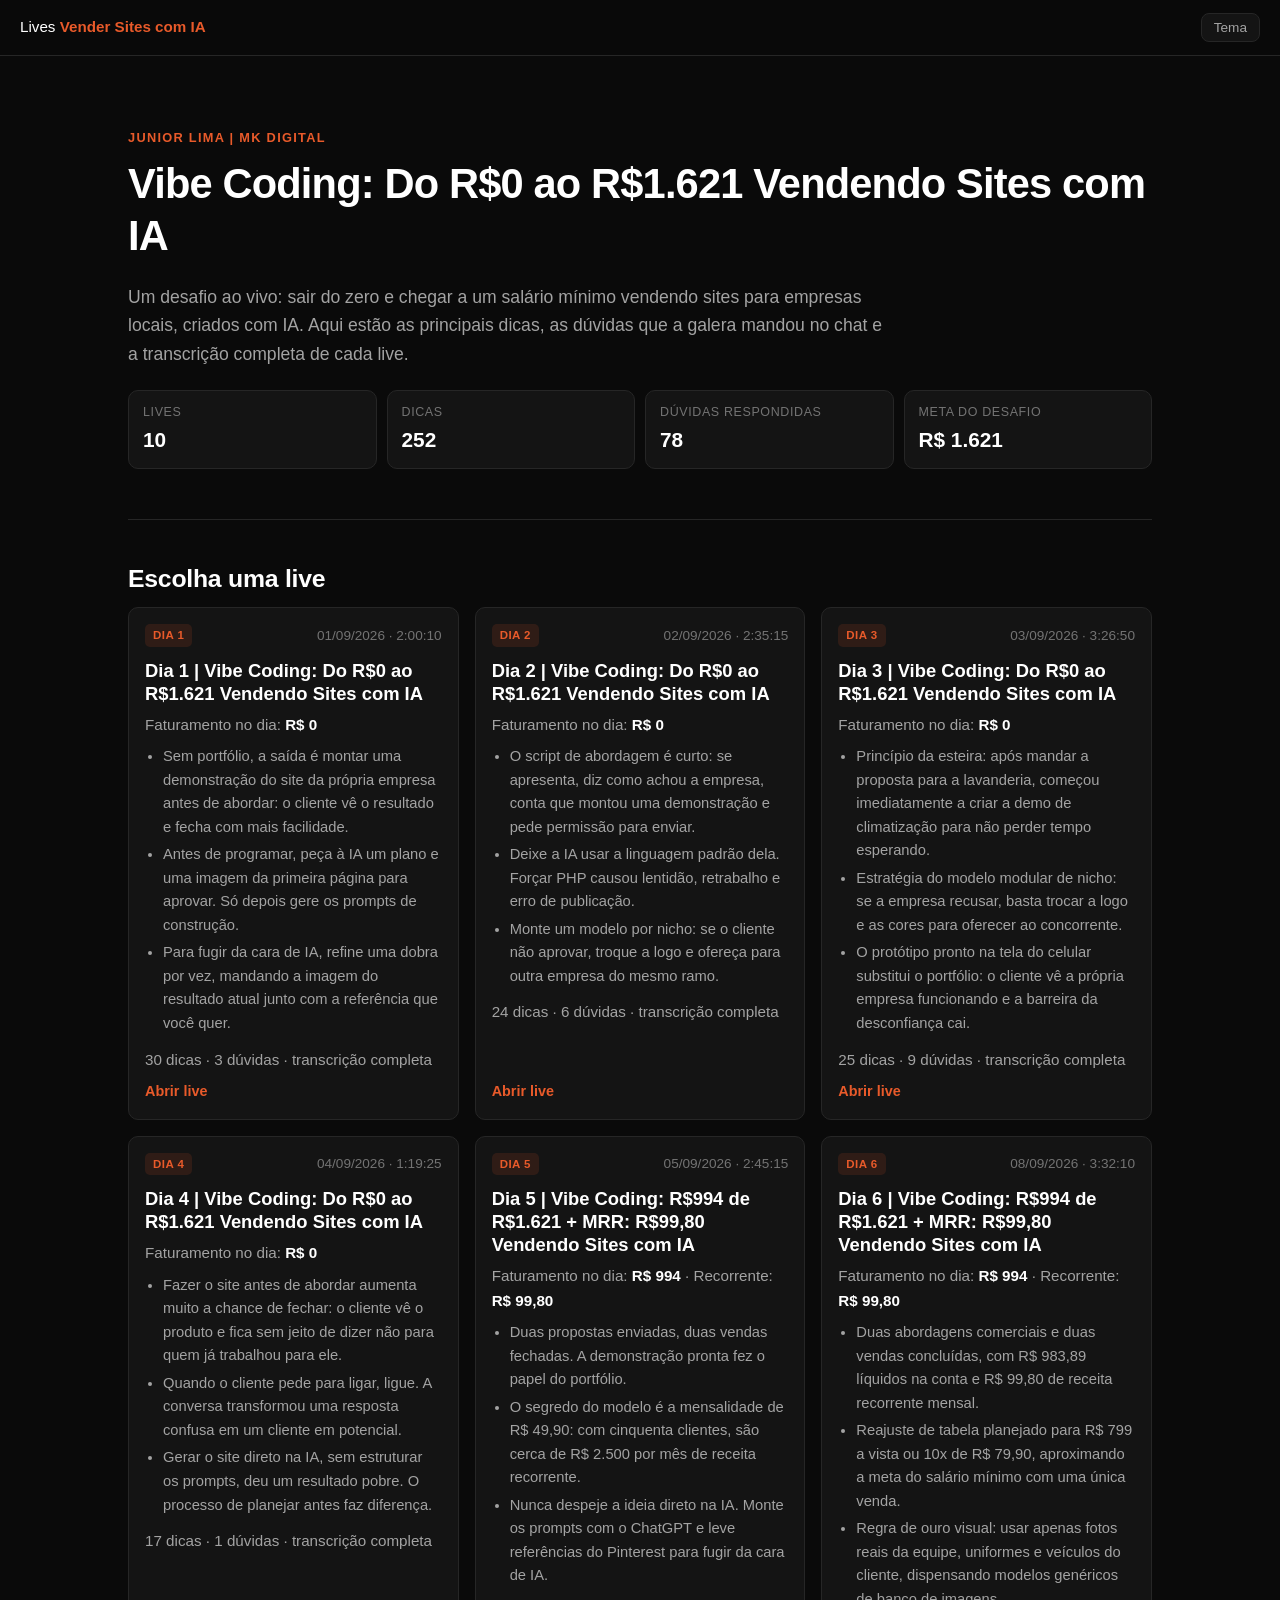
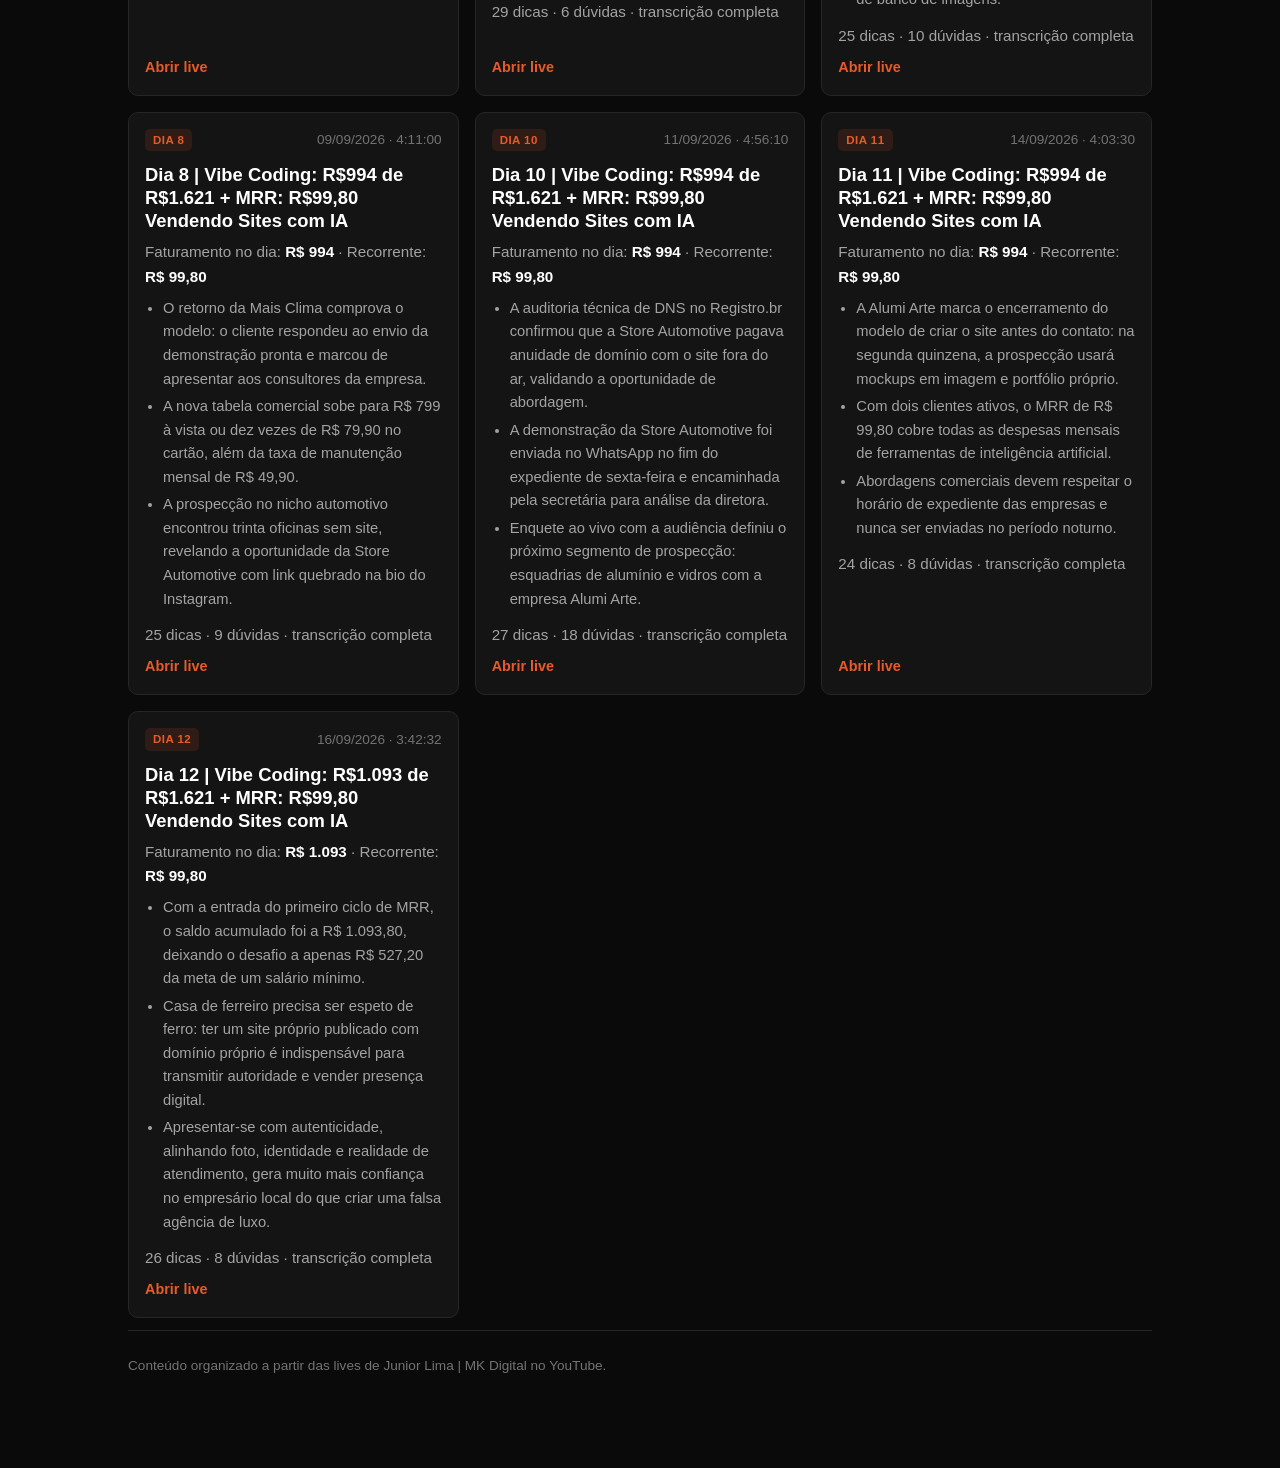
==== index.html @ 3f36351e "Site das lives Vibe Coding: dicas, dúvidas e transcrição completa Co-Authored-By: Claude Opus 5 <nor" ====
<!DOCTYPE html>
<html lang="pt-BR">
<head>
<meta charset="UTF-8">
<meta name="viewport" content="width=device-width, initial-scale=1">
<title>Lives: Vibe Coding: Do R$0 ao R$1.621 Vendendo Sites com IA</title>
<meta name="description" content="Dicas, dúvidas respondidas e transcrição completa de cada live do desafio de vender sites para empresas locais usando IA.">
<meta property="og:type" content="article">
<meta property="og:title" content="Lives: Vibe Coding: Do R$0 ao R$1.621 Vendendo Sites com IA">
<meta property="og:description" content="Dicas, dúvidas respondidas e transcrição completa de cada live do desafio de vender sites para empresas locais usando IA.">
<meta property="og:locale" content="pt_BR">
<meta name="twitter:card" content="summary">
<link rel="stylesheet" href="assets/style.css">
<script>try{if(localStorage.getItem('tema')==='claro')document.documentElement.classList.add('claro')}catch(e){}</script>
</head>
<body class="pagina-index">
<div class="progresso" aria-hidden="true"><span id="barra-progresso"></span></div>
<header class="topo">
  <button class="btn-icone so-mobile" id="abrir-menu" aria-label="Abrir menu de seções" aria-expanded="false" aria-controls="menu-lateral">Menu</button>
  <a class="marca" href="index.html">Lives <strong>Vender Sites com IA</strong></a>
  <button class="btn-icone" id="alternar-tema" aria-label="Alternar tema claro e escuro">Tema</button>
</header>
<main class="conteudo conteudo-largo">
<section class="hero hero-index">
  <p class="sobretitulo">Junior Lima | MK Digital</p>
  <h1>Vibe Coding: Do R$0 ao R$1.621 Vendendo Sites com IA</h1>
  <p class="lead">Um desafio ao vivo: sair do zero e chegar a um salário mínimo vendendo sites para empresas locais, criados com IA. Aqui estão as principais dicas, as dúvidas que a galera mandou no chat e a transcrição completa de cada live.</p>
  <div class="fichas">
    <div class="ficha"><span>Lives</span><strong>10</strong></div>
    <div class="ficha"><span>Dicas</span><strong>252</strong></div>
    <div class="ficha"><span>Dúvidas respondidas</span><strong>78</strong></div>
    <div class="ficha"><span>Meta do desafio</span><strong>R$ 1.621</strong></div>
  </div>
</section>
<section class="secao">
  <h2>Escolha uma live</h2>
  <div class="grade grade-lives">
    <a class="card card-live" href="dia-01.html">
      <div class="card-topo"><span class="tag">Dia 1</span><span class="meta">01/09/2026 &middot; 2:00:10</span></div>
      <h3>Dia 1 | Vibe Coding: Do R$0 ao R$1.621 Vendendo Sites com IA</h3>
      <p class="meta">Faturamento no dia: <strong>R$ 0</strong></p>
      <ul><li>Sem portfólio, a saída é montar uma demonstração do site da própria empresa antes de abordar: o cliente vê o resultado e fecha com mais facilidade.</li><li>Antes de programar, peça à IA um plano e uma imagem da primeira página para aprovar. Só depois gere os prompts de construção.</li><li>Para fugir da cara de IA, refine uma dobra por vez, mandando a imagem do resultado atual junto com a referência que você quer.</li></ul>
      <p class="meta">30 dicas &middot; 3 dúvidas &middot; transcrição completa</p>
      <span class="ver">Abrir live</span>
    </a>
    <a class="card card-live" href="dia-02.html">
      <div class="card-topo"><span class="tag">Dia 2</span><span class="meta">02/09/2026 &middot; 2:35:15</span></div>
      <h3>Dia 2 | Vibe Coding: Do R$0 ao R$1.621 Vendendo Sites com IA</h3>
      <p class="meta">Faturamento no dia: <strong>R$ 0</strong></p>
      <ul><li>O script de abordagem é curto: se apresenta, diz como achou a empresa, conta que montou uma demonstração e pede permissão para enviar.</li><li>Deixe a IA usar a linguagem padrão dela. Forçar PHP causou lentidão, retrabalho e erro de publicação.</li><li>Monte um modelo por nicho: se o cliente não aprovar, troque a logo e ofereça para outra empresa do mesmo ramo.</li></ul>
      <p class="meta">24 dicas &middot; 6 dúvidas &middot; transcrição completa</p>
      <span class="ver">Abrir live</span>
    </a>
    <a class="card card-live" href="dia-03.html">
      <div class="card-topo"><span class="tag">Dia 3</span><span class="meta">03/09/2026 &middot; 3:26:50</span></div>
      <h3>Dia 3 | Vibe Coding: Do R$0 ao R$1.621 Vendendo Sites com IA</h3>
      <p class="meta">Faturamento no dia: <strong>R$ 0</strong></p>
      <ul><li>Princípio da esteira: após mandar a proposta para a lavanderia, começou imediatamente a criar a demo de climatização para não perder tempo esperando.</li><li>Estratégia do modelo modular de nicho: se a empresa recusar, basta trocar a logo e as cores para oferecer ao concorrente.</li><li>O protótipo pronto na tela do celular substitui o portfólio: o cliente vê a própria empresa funcionando e a barreira da desconfiança cai.</li></ul>
      <p class="meta">25 dicas &middot; 9 dúvidas &middot; transcrição completa</p>
      <span class="ver">Abrir live</span>
    </a>
    <a class="card card-live" href="dia-04.html">
      <div class="card-topo"><span class="tag">Dia 4</span><span class="meta">04/09/2026 &middot; 1:19:25</span></div>
      <h3>Dia 4 | Vibe Coding: Do R$0 ao R$1.621 Vendendo Sites com IA</h3>
      <p class="meta">Faturamento no dia: <strong>R$ 0</strong></p>
      <ul><li>Fazer o site antes de abordar aumenta muito a chance de fechar: o cliente vê o produto e fica sem jeito de dizer não para quem já trabalhou para ele.</li><li>Quando o cliente pede para ligar, ligue. A conversa transformou uma resposta confusa em um cliente em potencial.</li><li>Gerar o site direto na IA, sem estruturar os prompts, deu um resultado pobre. O processo de planejar antes faz diferença.</li></ul>
      <p class="meta">17 dicas &middot; 1 dúvidas &middot; transcrição completa</p>
      <span class="ver">Abrir live</span>
    </a>
    <a class="card card-live" href="dia-05.html">
      <div class="card-topo"><span class="tag">Dia 5</span><span class="meta">05/09/2026 &middot; 2:45:15</span></div>
      <h3>Dia 5 | Vibe Coding: R$994 de R$1.621 + MRR: R$99,80 Vendendo Sites com IA</h3>
      <p class="meta">Faturamento no dia: <strong>R$ 994</strong> &middot; Recorrente: <strong>R$ 99,80</strong></p>
      <ul><li>Duas propostas enviadas, duas vendas fechadas. A demonstração pronta fez o papel do portfólio.</li><li>O segredo do modelo é a mensalidade de R$ 49,90: com cinquenta clientes, são cerca de R$ 2.500 por mês de receita recorrente.</li><li>Nunca despeje a ideia direto na IA. Monte os prompts com o ChatGPT e leve referências do Pinterest para fugir da cara de IA.</li></ul>
      <p class="meta">29 dicas &middot; 6 dúvidas &middot; transcrição completa</p>
      <span class="ver">Abrir live</span>
    </a>
    <a class="card card-live" href="dia-06.html">
      <div class="card-topo"><span class="tag">Dia 6</span><span class="meta">08/09/2026 &middot; 3:32:10</span></div>
      <h3>Dia 6 | Vibe Coding: R$994 de R$1.621 + MRR: R$99,80 Vendendo Sites com IA</h3>
      <p class="meta">Faturamento no dia: <strong>R$ 994</strong> &middot; Recorrente: <strong>R$ 99,80</strong></p>
      <ul><li>Duas abordagens comerciais e duas vendas concluídas, com R$ 983,89 líquidos na conta e R$ 99,80 de receita recorrente mensal.</li><li>Reajuste de tabela planejado para R$ 799 a vista ou 10x de R$ 79,90, aproximando a meta do salário mínimo com uma única venda.</li><li>Regra de ouro visual: usar apenas fotos reais da equipe, uniformes e veículos do cliente, dispensando modelos genéricos de banco de imagens.</li></ul>
      <p class="meta">25 dicas &middot; 10 dúvidas &middot; transcrição completa</p>
      <span class="ver">Abrir live</span>
    </a>
    <a class="card card-live" href="dia-08.html">
      <div class="card-topo"><span class="tag">Dia 8</span><span class="meta">09/09/2026 &middot; 4:11:00</span></div>
      <h3>Dia 8 | Vibe Coding: R$994 de R$1.621 + MRR: R$99,80 Vendendo Sites com IA</h3>
      <p class="meta">Faturamento no dia: <strong>R$ 994</strong> &middot; Recorrente: <strong>R$ 99,80</strong></p>
      <ul><li>O retorno da Mais Clima comprova o modelo: o cliente respondeu ao envio da demonstração pronta e marcou de apresentar aos consultores da empresa.</li><li>A nova tabela comercial sobe para R$ 799 à vista ou dez vezes de R$ 79,90 no cartão, além da taxa de manutenção mensal de R$ 49,90.</li><li>A prospecção no nicho automotivo encontrou trinta oficinas sem site, revelando a oportunidade da Store Automotive com link quebrado na bio do Instagram.</li></ul>
      <p class="meta">25 dicas &middot; 9 dúvidas &middot; transcrição completa</p>
      <span class="ver">Abrir live</span>
    </a>
    <a class="card card-live" href="dia-10.html">
      <div class="card-topo"><span class="tag">Dia 10</span><span class="meta">11/09/2026 &middot; 4:56:10</span></div>
      <h3>Dia 10 | Vibe Coding: R$994 de R$1.621 + MRR: R$99,80 Vendendo Sites com IA</h3>
      <p class="meta">Faturamento no dia: <strong>R$ 994</strong> &middot; Recorrente: <strong>R$ 99,80</strong></p>
      <ul><li>A auditoria técnica de DNS no Registro.br confirmou que a Store Automotive pagava anuidade de domínio com o site fora do ar, validando a oportunidade de abordagem.</li><li>A demonstração da Store Automotive foi enviada no WhatsApp no fim do expediente de sexta-feira e encaminhada pela secretária para análise da diretora.</li><li>Enquete ao vivo com a audiência definiu o próximo segmento de prospecção: esquadrias de alumínio e vidros com a empresa Alumi Arte.</li></ul>
      <p class="meta">27 dicas &middot; 18 dúvidas &middot; transcrição completa</p>
      <span class="ver">Abrir live</span>
    </a>
    <a class="card card-live" href="dia-11.html">
      <div class="card-topo"><span class="tag">Dia 11</span><span class="meta">14/09/2026 &middot; 4:03:30</span></div>
      <h3>Dia 11 | Vibe Coding: R$994 de R$1.621 + MRR: R$99,80 Vendendo Sites com IA</h3>
      <p class="meta">Faturamento no dia: <strong>R$ 994</strong> &middot; Recorrente: <strong>R$ 99,80</strong></p>
      <ul><li>A Alumi Arte marca o encerramento do modelo de criar o site antes do contato: na segunda quinzena, a prospecção usará mockups em imagem e portfólio próprio.</li><li>Com dois clientes ativos, o MRR de R$ 99,80 cobre todas as despesas mensais de ferramentas de inteligência artificial.</li><li>Abordagens comerciais devem respeitar o horário de expediente das empresas e nunca ser enviadas no período noturno.</li></ul>
      <p class="meta">24 dicas &middot; 8 dúvidas &middot; transcrição completa</p>
      <span class="ver">Abrir live</span>
    </a>
    <a class="card card-live" href="dia-12.html">
      <div class="card-topo"><span class="tag">Dia 12</span><span class="meta">16/09/2026 &middot; 3:42:32</span></div>
      <h3>Dia 12 | Vibe Coding: R$1.093 de R$1.621 + MRR: R$99,80 Vendendo Sites com IA</h3>
      <p class="meta">Faturamento no dia: <strong>R$ 1.093</strong> &middot; Recorrente: <strong>R$ 99,80</strong></p>
      <ul><li>Com a entrada do primeiro ciclo de MRR, o saldo acumulado foi a R$ 1.093,80, deixando o desafio a apenas R$ 527,20 da meta de um salário mínimo.</li><li>Casa de ferreiro precisa ser espeto de ferro: ter um site próprio publicado com domínio próprio é indispensável para transmitir autoridade e vender presença digital.</li><li>Apresentar-se com autenticidade, alinhando foto, identidade e realidade de atendimento, gera muito mais confiança no empresário local do que criar uma falsa agência de luxo.</li></ul>
      <p class="meta">26 dicas &middot; 8 dúvidas &middot; transcrição completa</p>
      <span class="ver">Abrir live</span>
    </a>
  </div>
</section>
<footer class="rodape">
  <p>Conteúdo organizado a partir das lives de Junior Lima | MK Digital no YouTube.</p>
</footer>
</main>
<button class="topo-btn" id="voltar-topo" aria-label="Voltar ao topo">Topo</button>
<script src="assets/app.js"></script>
</body>
</html>
---- assets/style.css ----
:root {
  --bg: #0a0a0a;
  --card: #141414;
  --card-2: #1a1a1a;
  --borda: #262626;
  --borda-forte: #3a3a3a;
  --destaque: #E85A2A;
  --destaque-2: #ff6f3c;
  --destaque-suave: rgba(232, 90, 42, 0.13);
  --texto: #ffffff;
  --texto-2: #a3a3a3;
  --texto-3: #737373;
  --mark: rgba(232, 90, 42, 0.45);
  --mark-atual: #E85A2A;
  --topo-h: 56px;
  --menu-w: 250px;
  --raio: 10px;
  --m-mentalidade: #a78bfa;
  --m-prospeccao: #38bdf8;
  --m-analise: #2dd4bf;
  --m-criacao: #E85A2A;
  --m-whatsapp: #22c55e;
  --m-preco: #eab308;
  --m-fechamento: #f472b6;
  --m-erros: #ef4444;
  --m-outros: #a3a3a3;
}
html.claro {
  --bg: #fafaf9;
  --card: #ffffff;
  --card-2: #f4f4f2;
  --borda: #e5e5e2;
  --borda-forte: #cfcfcb;
  --texto: #111111;
  --texto-2: #4a4a4a;
  --texto-3: #6b6b6b;
  --destaque-suave: rgba(232, 90, 42, 0.1);
  --mark: rgba(232, 90, 42, 0.3);
}

* { box-sizing: border-box; }
html { scroll-behavior: smooth; scroll-padding-top: calc(var(--topo-h) + 16px); }
body {
  margin: 0;
  background: var(--bg);
  color: var(--texto);
  font-family: -apple-system, BlinkMacSystemFont, "Segoe UI", Roboto, "Helvetica Neue", Arial, sans-serif;
  font-size: 16px;
  line-height: 1.6;
  -webkit-font-smoothing: antialiased;
}
a { color: var(--destaque-2); }
h1, h2, h3, h4 { line-height: 1.25; margin: 0 0 .5em; }
h1 { font-size: clamp(1.7rem, 4vw, 2.6rem); letter-spacing: -0.02em; }
h2 { font-size: 1.55rem; letter-spacing: -0.01em; }
h3 { font-size: 1.15rem; }
h4 { font-size: 1rem; }
p { margin: 0 0 .8em; }
.sr { position: absolute; width: 1px; height: 1px; overflow: hidden; clip: rect(0 0 0 0); white-space: nowrap; }
:focus-visible { outline: 2px solid var(--destaque); outline-offset: 2px; border-radius: 4px; }

/* topo */
.progresso { position: fixed; top: 0; left: 0; right: 0; height: 3px; z-index: 60; }
.progresso span { display: block; height: 100%; width: 0; background: var(--destaque); transition: width .1s linear; }
.topo {
  position: sticky; top: 0; z-index: 50; height: var(--topo-h);
  display: flex; align-items: center; gap: 12px; padding: 0 20px;
  background: color-mix(in srgb, var(--bg) 88%, transparent);
  backdrop-filter: blur(10px);
  border-bottom: 1px solid var(--borda);
}
.marca { color: var(--texto); text-decoration: none; font-size: .95rem; margin-right: auto; }
.marca strong { color: var(--destaque); }
.btn-icone {
  background: var(--card); color: var(--texto-2); border: 1px solid var(--borda);
  border-radius: 8px; padding: 6px 12px; font-size: .85rem; cursor: pointer;
}
.btn-icone:hover { color: var(--texto); border-color: var(--borda-forte); }
.so-mobile { display: none; }

/* layout */
.layout { display: grid; grid-template-columns: var(--menu-w) minmax(0, 1fr); max-width: 1180px; margin: 0 auto; }
.menu {
  position: sticky; top: var(--topo-h); align-self: start;
  height: calc(100vh - var(--topo-h)); overflow-y: auto;
  padding: 28px 16px 28px 20px; border-right: 1px solid var(--borda);
}
.menu-titulo { font-size: .75rem; text-transform: uppercase; letter-spacing: .08em; color: var(--texto-3); margin: 18px 0 8px; }
.menu-titulo:first-child { margin-top: 0; }
.menu ul { list-style: none; margin: 0; padding: 0; }
.menu a {
  display: block; padding: 6px 10px; border-radius: 6px; color: var(--texto-2);
  text-decoration: none; font-size: .9rem; border-left: 2px solid transparent;
}
.menu a:hover { color: var(--texto); background: var(--card); }
.menu a.atual { color: var(--texto); background: var(--destaque-suave); border-left-color: var(--destaque); }
.conteudo { padding: 32px clamp(16px, 4vw, 48px) 80px; max-width: 900px; width: 100%; }
.conteudo-largo { max-width: 1120px; margin: 0 auto; }

/* hero */
.hero { padding: 16px 0 28px; border-bottom: 1px solid var(--borda); margin-bottom: 8px; }
.hero-index { padding-top: 40px; }
.sobretitulo { color: var(--destaque); font-size: .8rem; font-weight: 600; text-transform: uppercase; letter-spacing: .1em; margin-bottom: 10px; }
.lead { font-size: 1.1rem; color: var(--texto-2); max-width: 760px; }
.fichas { display: grid; grid-template-columns: repeat(auto-fit, minmax(150px, 1fr)); gap: 10px; margin: 22px 0; }
.ficha { background: var(--card); border: 1px solid var(--borda); border-radius: var(--raio); padding: 12px 14px; }
.ficha span { display: block; font-size: .78rem; color: var(--texto-3); text-transform: uppercase; letter-spacing: .05em; }
.ficha strong { font-size: 1.3rem; }
.acoes, .barra-acoes { display: flex; flex-wrap: wrap; gap: 8px; }
.barra-acoes { margin-bottom: 14px; }

/* botões */
.btn {
  display: inline-flex; align-items: center; gap: 6px;
  padding: 8px 14px; border-radius: 8px; font-size: .9rem; font-weight: 600;
  background: var(--card); color: var(--texto); border: 1px solid var(--borda);
  text-decoration: none; cursor: pointer; transition: all .2s; font-family: inherit;
}
.btn:hover { border-color: var(--destaque); color: var(--destaque-2); }
.btn-primario { background: var(--destaque); border-color: var(--destaque); color: #fff; }
.btn-primario:hover { background: var(--destaque-2); color: #fff; }

/* seções */
.secao { padding: 36px 0 12px; border-bottom: 1px solid var(--borda); }
.nota { color: var(--texto-3); font-size: .9rem; }
.destaques { display: grid; gap: 10px; margin-top: 16px; }
.destaque { display: flex; gap: 14px; align-items: flex-start; background: var(--card); border: 1px solid var(--borda); border-left: 3px solid var(--destaque); border-radius: var(--raio); padding: 14px 16px; }
.destaque p { margin: 0; }
.destaque .num { flex: none; width: 28px; height: 28px; border-radius: 50%; display: grid; place-items: center; background: var(--destaque-suave); color: var(--destaque); font-weight: 700; font-size: .9rem; }

/* timeline */
.timeline { list-style: none; margin: 0; padding: 0 0 0 18px; border-left: 2px solid var(--borda); }
.timeline li { position: relative; padding: 0 0 18px 18px; }
.timeline li::before { content: ""; position: absolute; left: -26px; top: 7px; width: 12px; height: 12px; border-radius: 50%; background: var(--bg); border: 2px solid var(--destaque); }
.timeline p { margin: 4px 0 0; color: var(--texto-2); }

/* horário */
.ts {
  display: inline-block; font-variant-numeric: tabular-nums; font-size: .78rem; font-weight: 600;
  color: var(--destaque-2); background: var(--destaque-suave); border-radius: 5px; padding: 1px 7px;
  text-decoration: none; white-space: nowrap;
}
.ts:hover { background: var(--destaque); color: #fff; }

/* filtros */
.filtros { position: sticky; top: var(--topo-h); z-index: 5; background: var(--bg); padding: 10px 0 12px; margin-bottom: 8px; }
.busca input {
  width: 100%; padding: 10px 14px; font-size: .95rem; font-family: inherit;
  background: var(--card); color: var(--texto); border: 1px solid var(--borda); border-radius: 8px;
}
.busca input:focus { outline: none; border-color: var(--destaque); }
.chips { display: flex; flex-wrap: wrap; gap: 6px; margin-top: 10px; }
.chip {
  font-family: inherit; font-size: .82rem; padding: 5px 11px; border-radius: 999px; cursor: pointer;
  background: var(--card); color: var(--texto-2); border: 1px solid var(--borda); transition: all .2s;
}
.chip span { color: var(--texto-3); margin-left: 2px; }
.chip:hover { color: var(--texto); }
.chip.ativo { background: var(--destaque-suave); color: var(--texto); border-color: var(--destaque); }
.contagem { font-size: .82rem; color: var(--texto-3); margin: 8px 0 0; min-height: 1em; }

/* cards */
.grupo-dicas { margin: 22px 0 8px; }
.grupo-dicas h3 { display: flex; align-items: center; gap: 8px; }
.grupo-dicas h3::before { content: ""; width: 10px; height: 10px; border-radius: 3px; background: currentColor; }
.grade { display: grid; grid-template-columns: repeat(auto-fill, minmax(260px, 1fr)); gap: 12px; }
.card {
  background: var(--card); border: 1px solid var(--borda); border-radius: var(--raio);
  padding: 16px; transition: border-color .2s, transform .2s;
}
.card:hover { border-color: var(--borda-forte); transform: translateY(-1px); }
.card h4 { margin: 10px 0 6px; }
.card p { color: var(--texto-2); margin: 0; font-size: .95rem; }
.card-topo { display: flex; align-items: center; justify-content: space-between; gap: 8px; }
.tag {
  display: inline-block; font-size: .72rem; font-weight: 700; text-transform: uppercase; letter-spacing: .04em;
  padding: 2px 8px; border-radius: 5px; background: var(--destaque-suave); color: var(--destaque);
}
.oculto { display: none !important; }
mark { background: var(--mark); color: inherit; border-radius: 3px; padding: 0 1px; }
mark.atual { background: var(--mark-atual); color: #fff; }

/* cores por momento */
.m-mentalidade { color: var(--m-mentalidade); } .tag.m-mentalidade { background: color-mix(in srgb, var(--m-mentalidade) 16%, transparent); }
.m-prospeccao { color: var(--m-prospeccao); } .tag.m-prospeccao { background: color-mix(in srgb, var(--m-prospeccao) 16%, transparent); }
.m-analise { color: var(--m-analise); } .tag.m-analise { background: color-mix(in srgb, var(--m-analise) 16%, transparent); }
.m-criacao { color: var(--m-criacao); } .tag.m-criacao { background: color-mix(in srgb, var(--m-criacao) 16%, transparent); }
.m-whatsapp { color: var(--m-whatsapp); } .tag.m-whatsapp { background: color-mix(in srgb, var(--m-whatsapp) 16%, transparent); }
.m-preco { color: var(--m-preco); } .tag.m-preco { background: color-mix(in srgb, var(--m-preco) 16%, transparent); }
.m-fechamento { color: var(--m-fechamento); } .tag.m-fechamento { background: color-mix(in srgb, var(--m-fechamento) 16%, transparent); }
.m-erros { color: var(--m-erros); } .tag.m-erros { background: color-mix(in srgb, var(--m-erros) 16%, transparent); }
.m-outros { color: var(--m-outros); }
.chip[class*="m-"] { color: var(--texto-2); }
.chip.ativo[class*="m-"] { color: var(--texto); }
.dica[data-momento="mentalidade"] { border-top: 2px solid var(--m-mentalidade); }
.dica[data-momento="prospeccao"] { border-top: 2px solid var(--m-prospeccao); }
.dica[data-momento="analise"] { border-top: 2px solid var(--m-analise); }
.dica[data-momento="criacao"] { border-top: 2px solid var(--m-criacao); }
.dica[data-momento="whatsapp"] { border-top: 2px solid var(--m-whatsapp); }
.dica[data-momento="preco"] { border-top: 2px solid var(--m-preco); }
.dica[data-momento="fechamento"] { border-top: 2px solid var(--m-fechamento); }
.dica[data-momento="erros"] { border-top: 2px solid var(--m-erros); }

/* scripts */
.script { background: var(--card); border: 1px solid var(--borda); border-radius: var(--raio); padding: 16px; margin-bottom: 12px; }
.script h4 { margin: 10px 0 8px; }
.script blockquote {
  margin: 0 0 12px; padding: 12px 14px; background: var(--card-2); border-left: 3px solid var(--m-whatsapp);
  border-radius: 6px; white-space: pre-wrap; color: var(--texto); font-size: .95rem;
}
.btn-copiar.copiado { background: var(--m-whatsapp); border-color: var(--m-whatsapp); color: #fff; }

/* dúvidas */
.duvida { background: var(--card); border: 1px solid var(--borda); border-radius: var(--raio); margin-bottom: 8px; transition: border-color .2s; }
.duvida[open] { border-color: var(--borda-forte); }
.duvida summary { cursor: pointer; padding: 14px 16px; font-weight: 600; list-style: none; display: flex; flex-direction: column; gap: 2px; }
.duvida summary::-webkit-details-marker { display: none; }
.duvida summary::before { content: "+"; float: right; color: var(--destaque); font-weight: 700; }
.duvida summary small { font-weight: 400; color: var(--texto-3); }
.duvida[open] summary::before { content: "−"; }
.resposta { padding: 0 16px 14px; color: var(--texto-2); }

/* ferramentas e frases */
.grade-ferramentas { grid-template-columns: repeat(auto-fill, minmax(220px, 1fr)); }
.ferramenta h4 { margin-top: 0; color: var(--texto); }
.frases { display: grid; gap: 12px; }
.frase { margin: 0; background: var(--card); border: 1px solid var(--borda); border-radius: var(--raio); padding: 16px 18px; }
.frase blockquote { margin: 0 0 8px; font-size: 1.05rem; font-style: italic; }
.frase blockquote::before { content: "\201C"; color: var(--destaque); font-size: 1.6rem; line-height: 0; vertical-align: -0.35em; margin-right: 4px; }

/* transcrição */
.barra-transcricao {
  position: sticky; top: var(--topo-h); z-index: 5; background: var(--bg);
  display: flex; flex-wrap: wrap; align-items: center; gap: 8px; padding: 10px 0 12px;
}
.barra-transcricao .busca { flex: 1 1 240px; }
.barra-transcricao .contagem { margin: 0; }
.transcricao { background: var(--card); border: 1px solid var(--borda); border-radius: var(--raio); padding: 8px 20px; max-height: 80vh; overflow-y: auto; }
.par { margin: 14px 0; color: var(--texto-2); font-size: .98rem; }
.par .ts { margin-right: 6px; }

/* index */
.grade-lives { grid-template-columns: repeat(auto-fill, minmax(300px, 1fr)); gap: 16px; }
.card-live { color: var(--texto); text-decoration: none; display: flex; flex-direction: column; gap: 8px; }
.card-live:hover { border-color: var(--destaque); }
.card-live h3 { margin: 4px 0 0; }
.card-live ul { margin: 0; padding-left: 18px; color: var(--texto-2); font-size: .92rem; }
.card-live li { margin-bottom: 4px; }
.meta { color: var(--texto-3); font-size: .85rem; margin: 0; }
.meta strong { color: var(--texto); }
.ver { margin-top: auto; color: var(--destaque); font-weight: 600; font-size: .9rem; }

/* navegação e rodapé */
.navegacao-lives { display: flex; justify-content: space-between; flex-wrap: wrap; gap: 8px; padding: 32px 0 8px; }
.rodape { color: var(--texto-3); font-size: .85rem; padding-top: 24px; }
.topo-btn {
  position: fixed; right: 20px; bottom: 20px; z-index: 40;
  background: var(--destaque); color: #fff; border: none; border-radius: 999px;
  padding: 10px 16px; font-weight: 600; cursor: pointer; font-family: inherit;
  opacity: 0; pointer-events: none; transform: translateY(8px); transition: all .25s;
}
.topo-btn.visivel { opacity: 1; pointer-events: auto; transform: none; }

/* responsivo */
@media (max-width: 900px) {
  .so-mobile { display: inline-block; }
  .layout { grid-template-columns: 1fr; }
  .menu {
    position: fixed; top: var(--topo-h); left: 0; bottom: 0; width: 280px; height: auto; z-index: 45;
    background: var(--bg); transform: translateX(-100%); transition: transform .25s;
    box-shadow: 0 10px 40px rgba(0,0,0,.5);
  }
  .menu.aberto { transform: none; }
  .conteudo { padding-top: 20px; }
  .transcricao { max-height: none; }
}
@media (max-width: 520px) {
  .grade, .grade-lives { grid-template-columns: 1fr; }
  .barra-transcricao .btn { padding: 7px 10px; }
}

/* impressão */
@media print {
  .topo, .menu, .progresso, .filtros, .barra-transcricao, .topo-btn, .btn, .barra-acoes, .navegacao-lives { display: none !important; }
  .layout { display: block; }
  body { background: #fff; color: #000; }
  .card, .duvida, .script, .frase, .transcricao, .ficha, .destaque { background: #fff; border-color: #ccc; break-inside: avoid; }
  .transcricao { max-height: none; overflow: visible; }
  .card p, .resposta, .par, .lead { color: #222; }
  .duvida .resposta { display: block; }
  a { color: #000; }
}
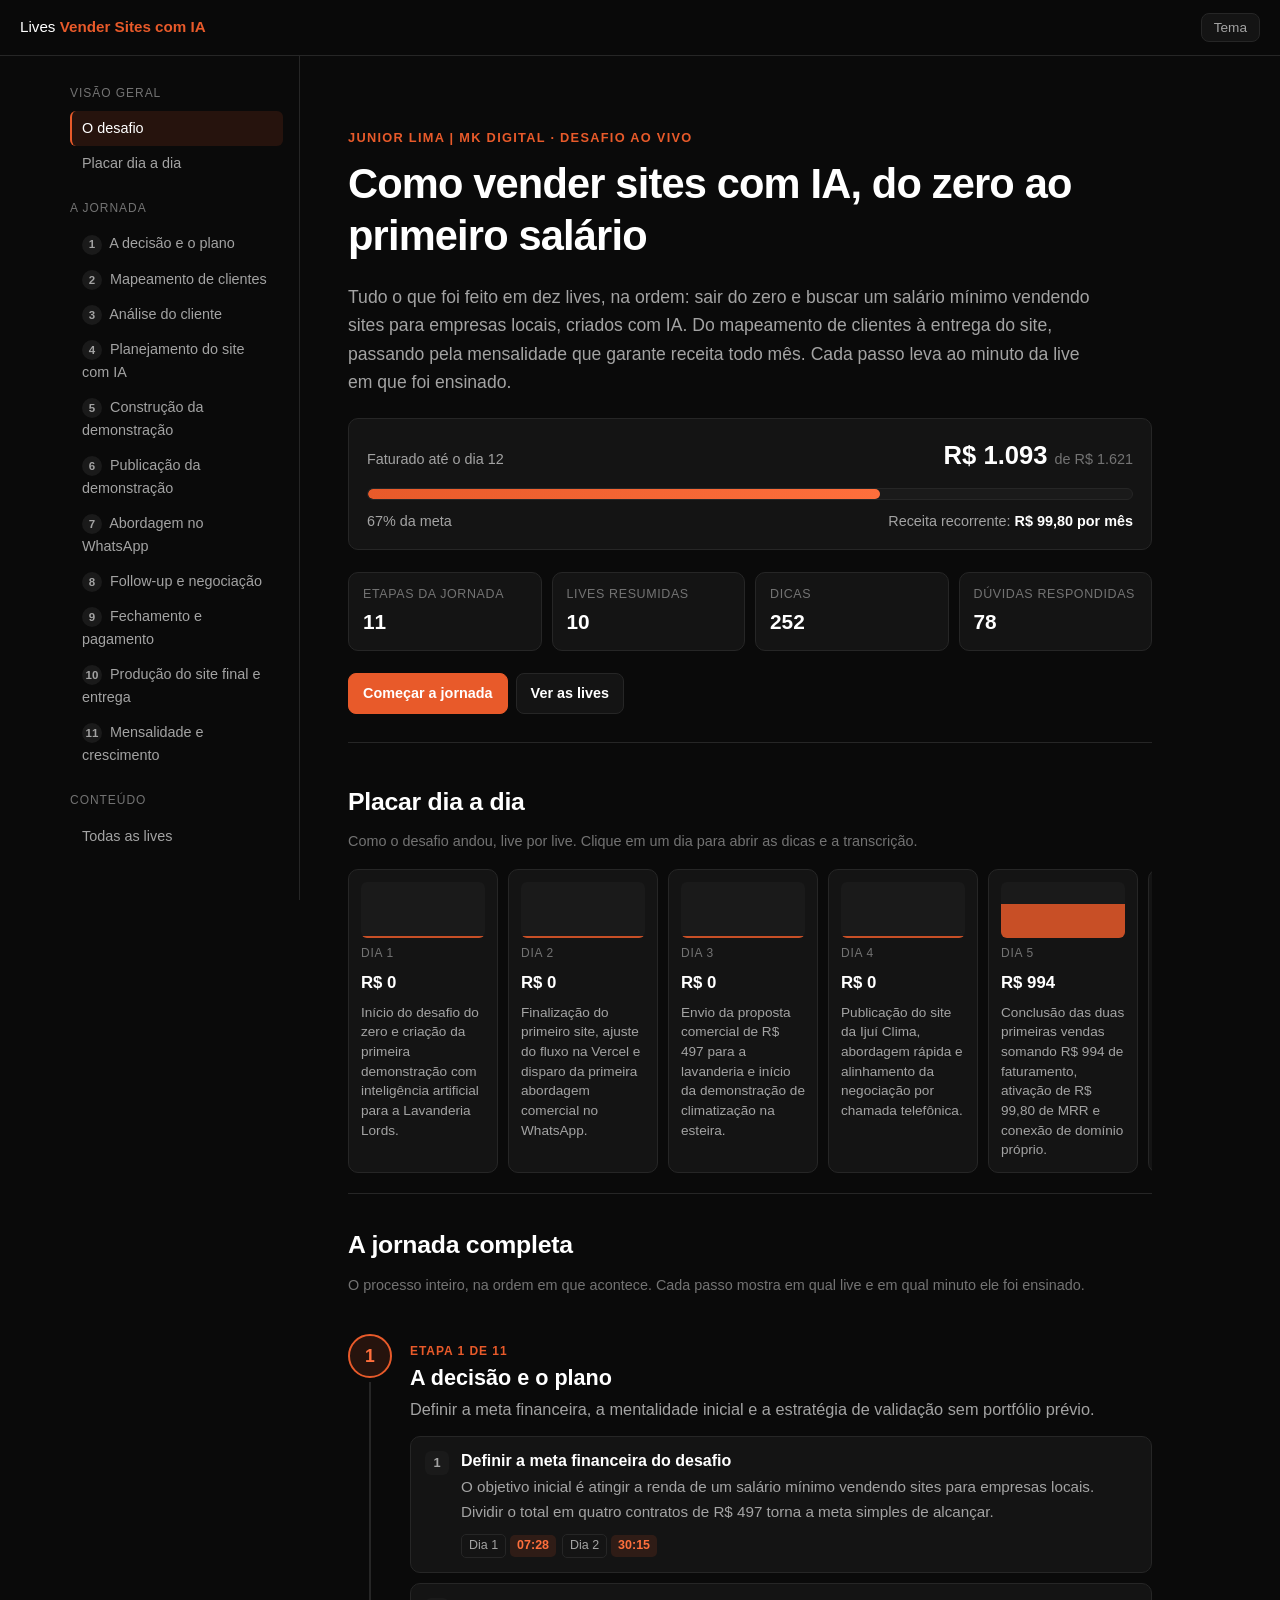
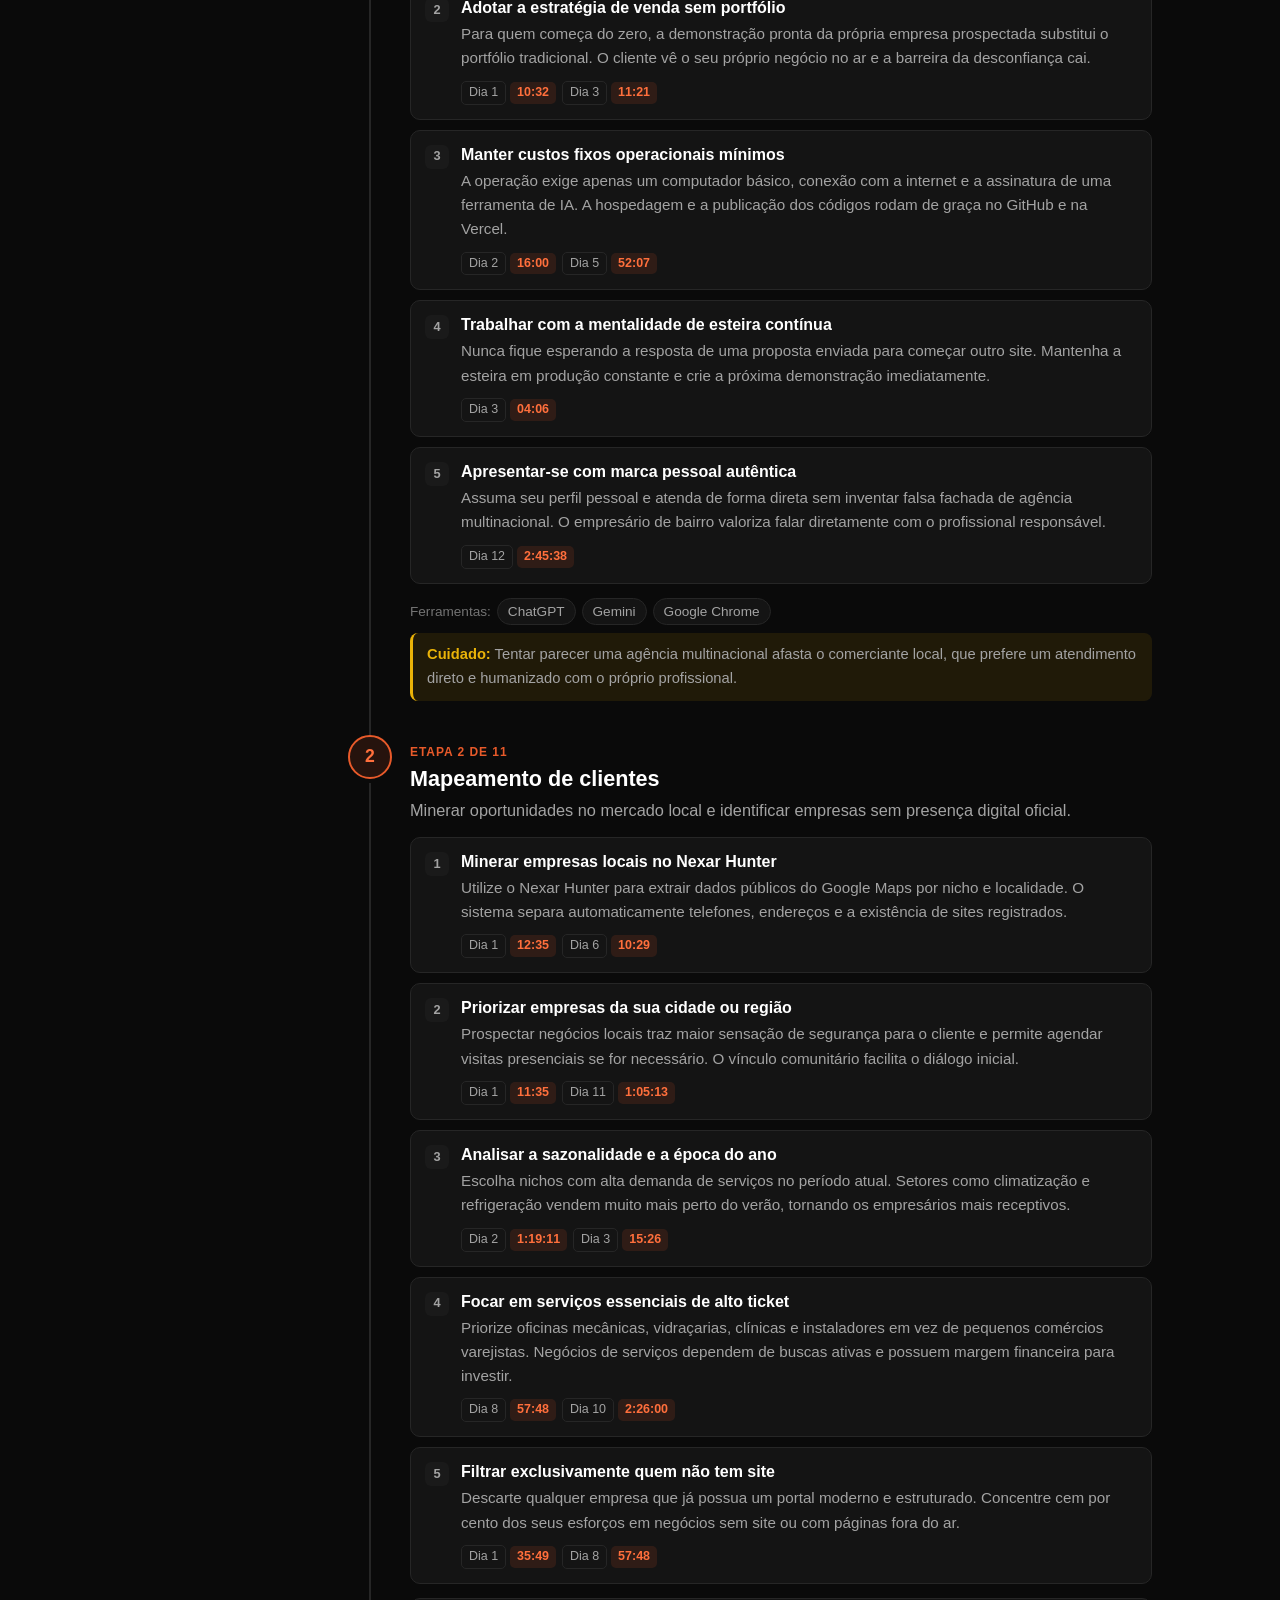
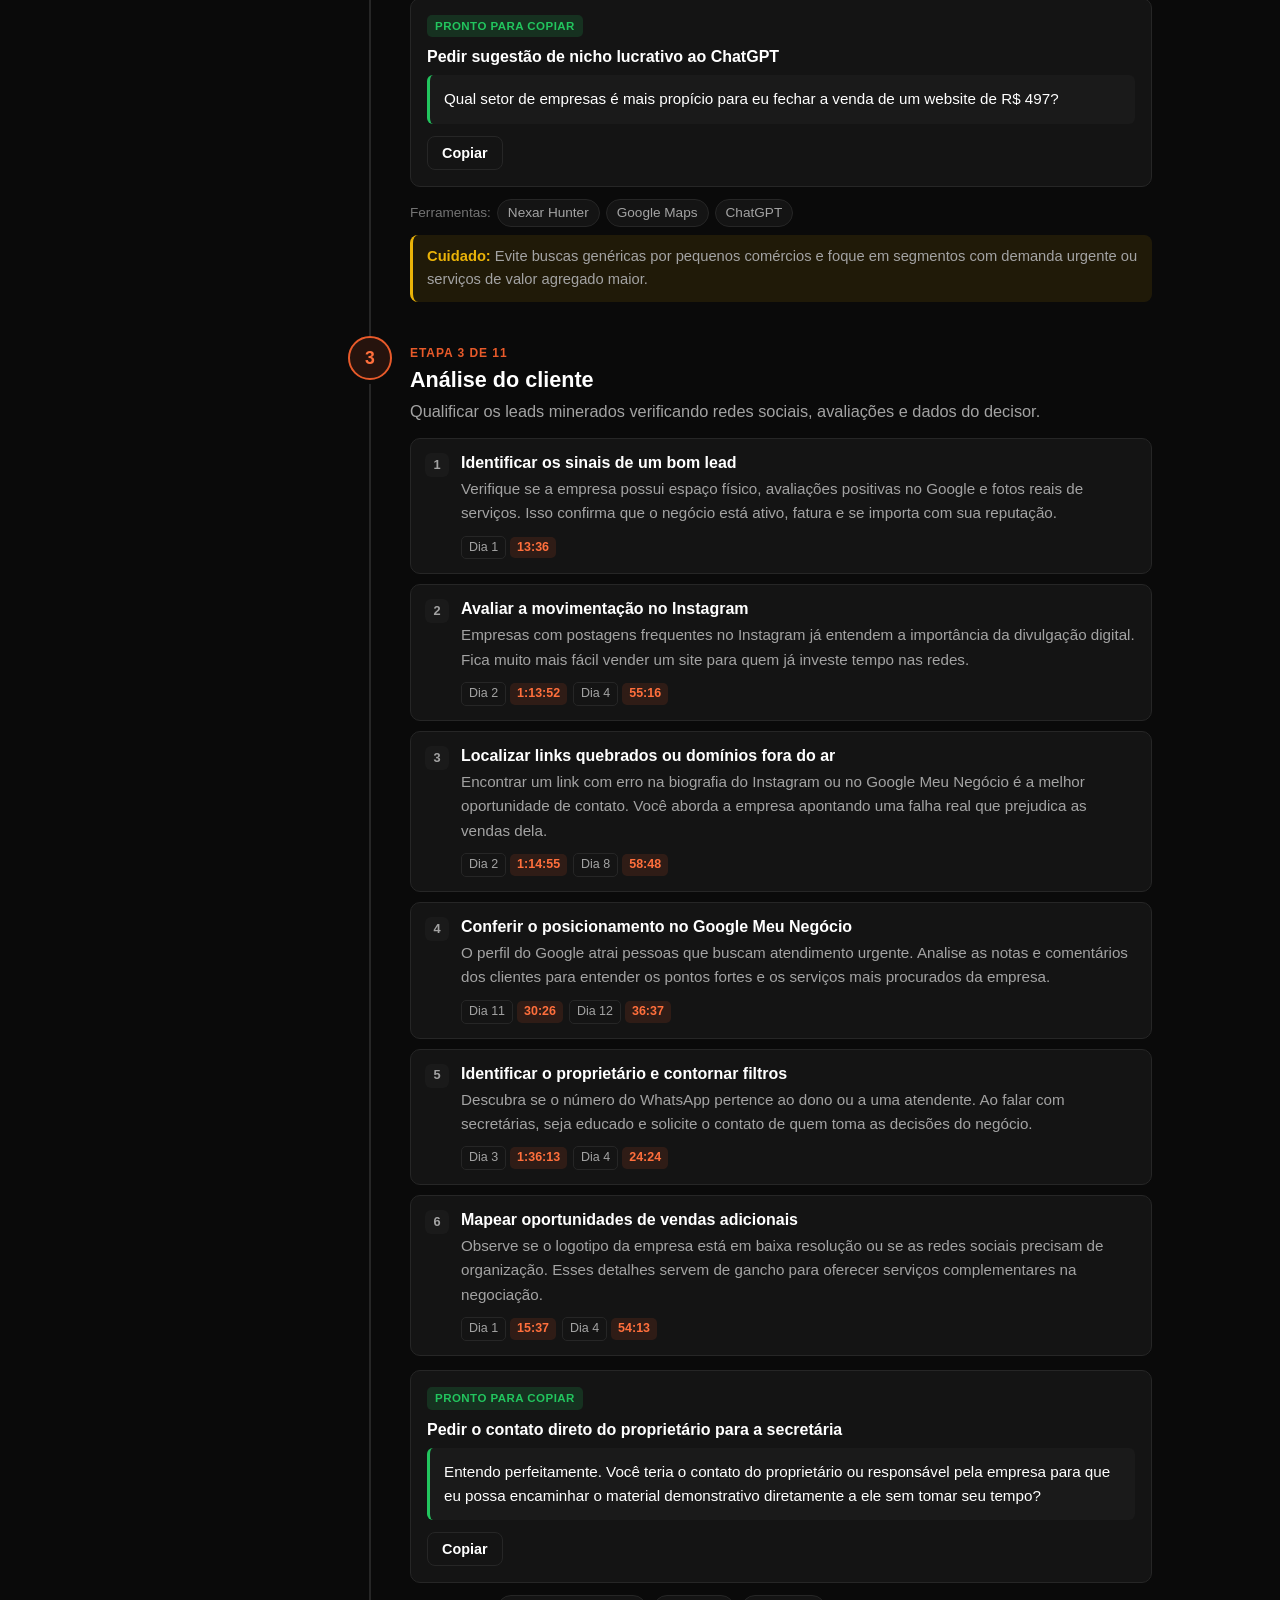
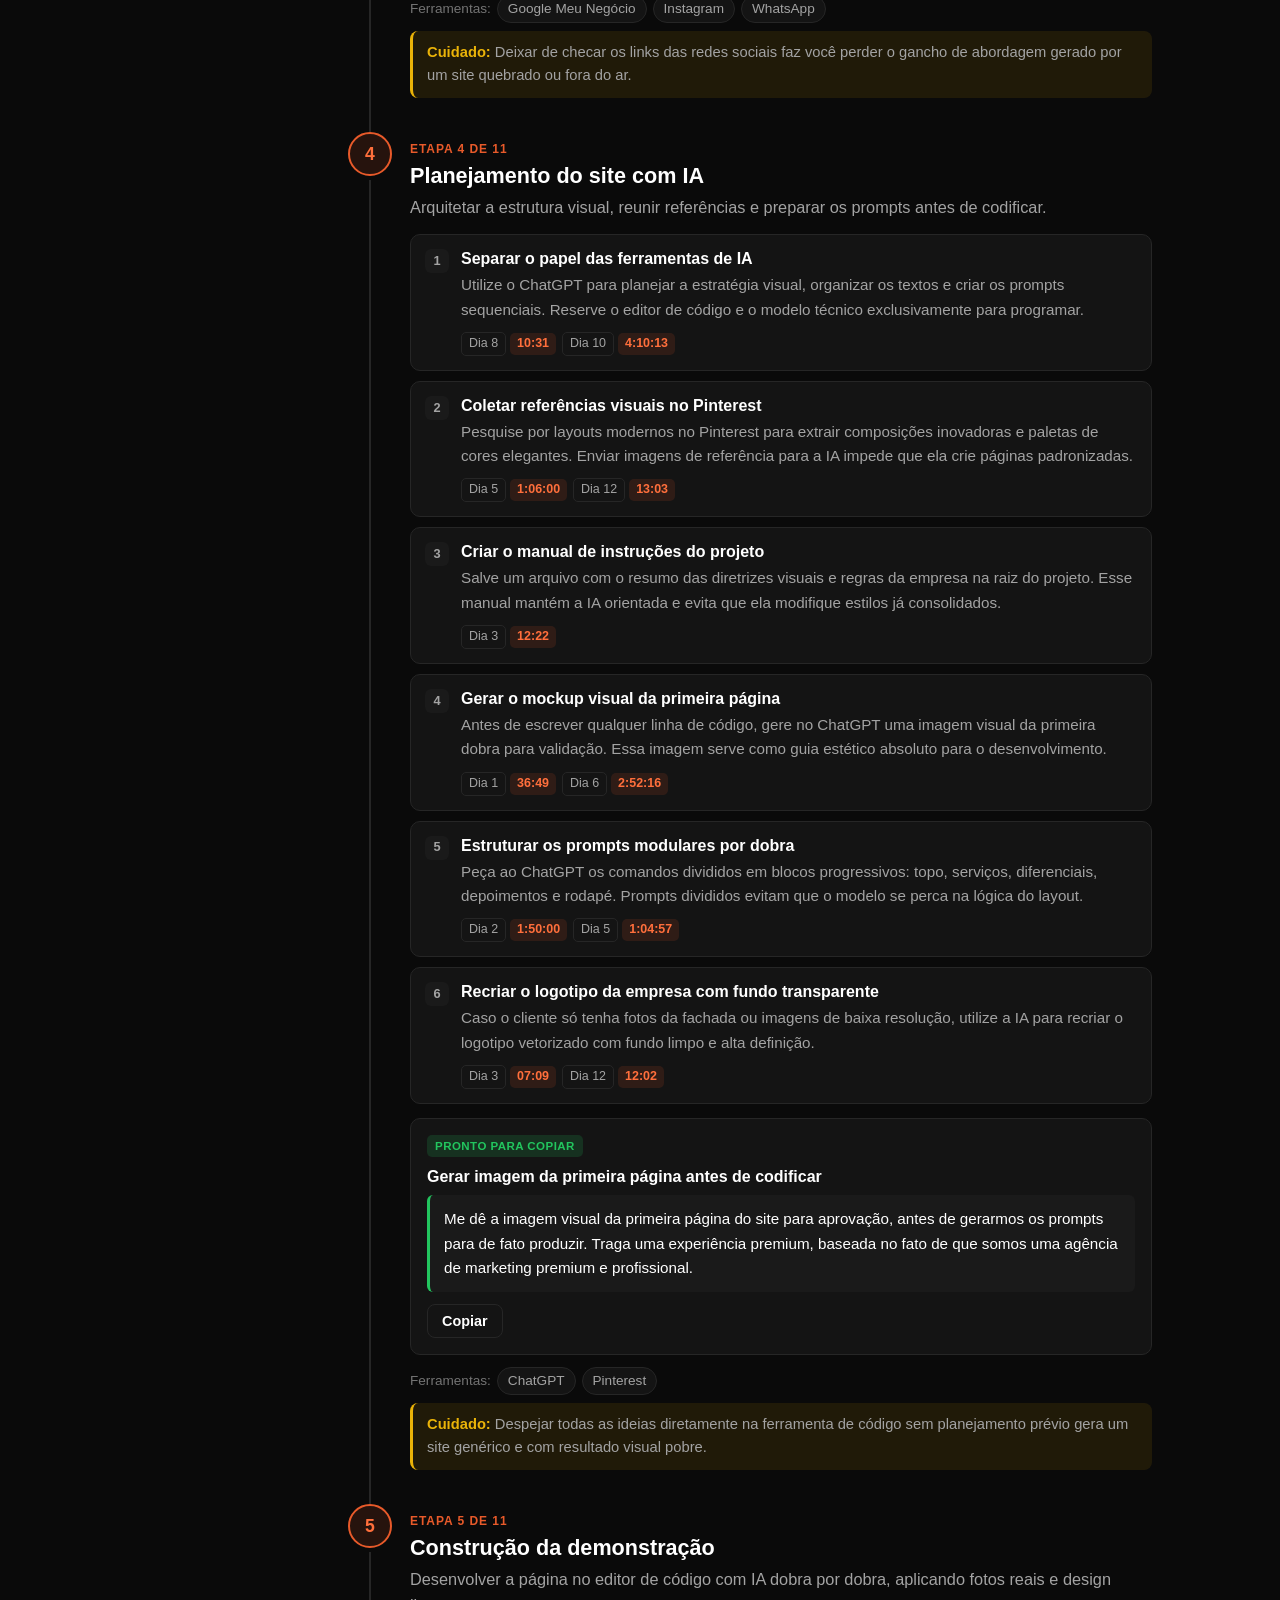
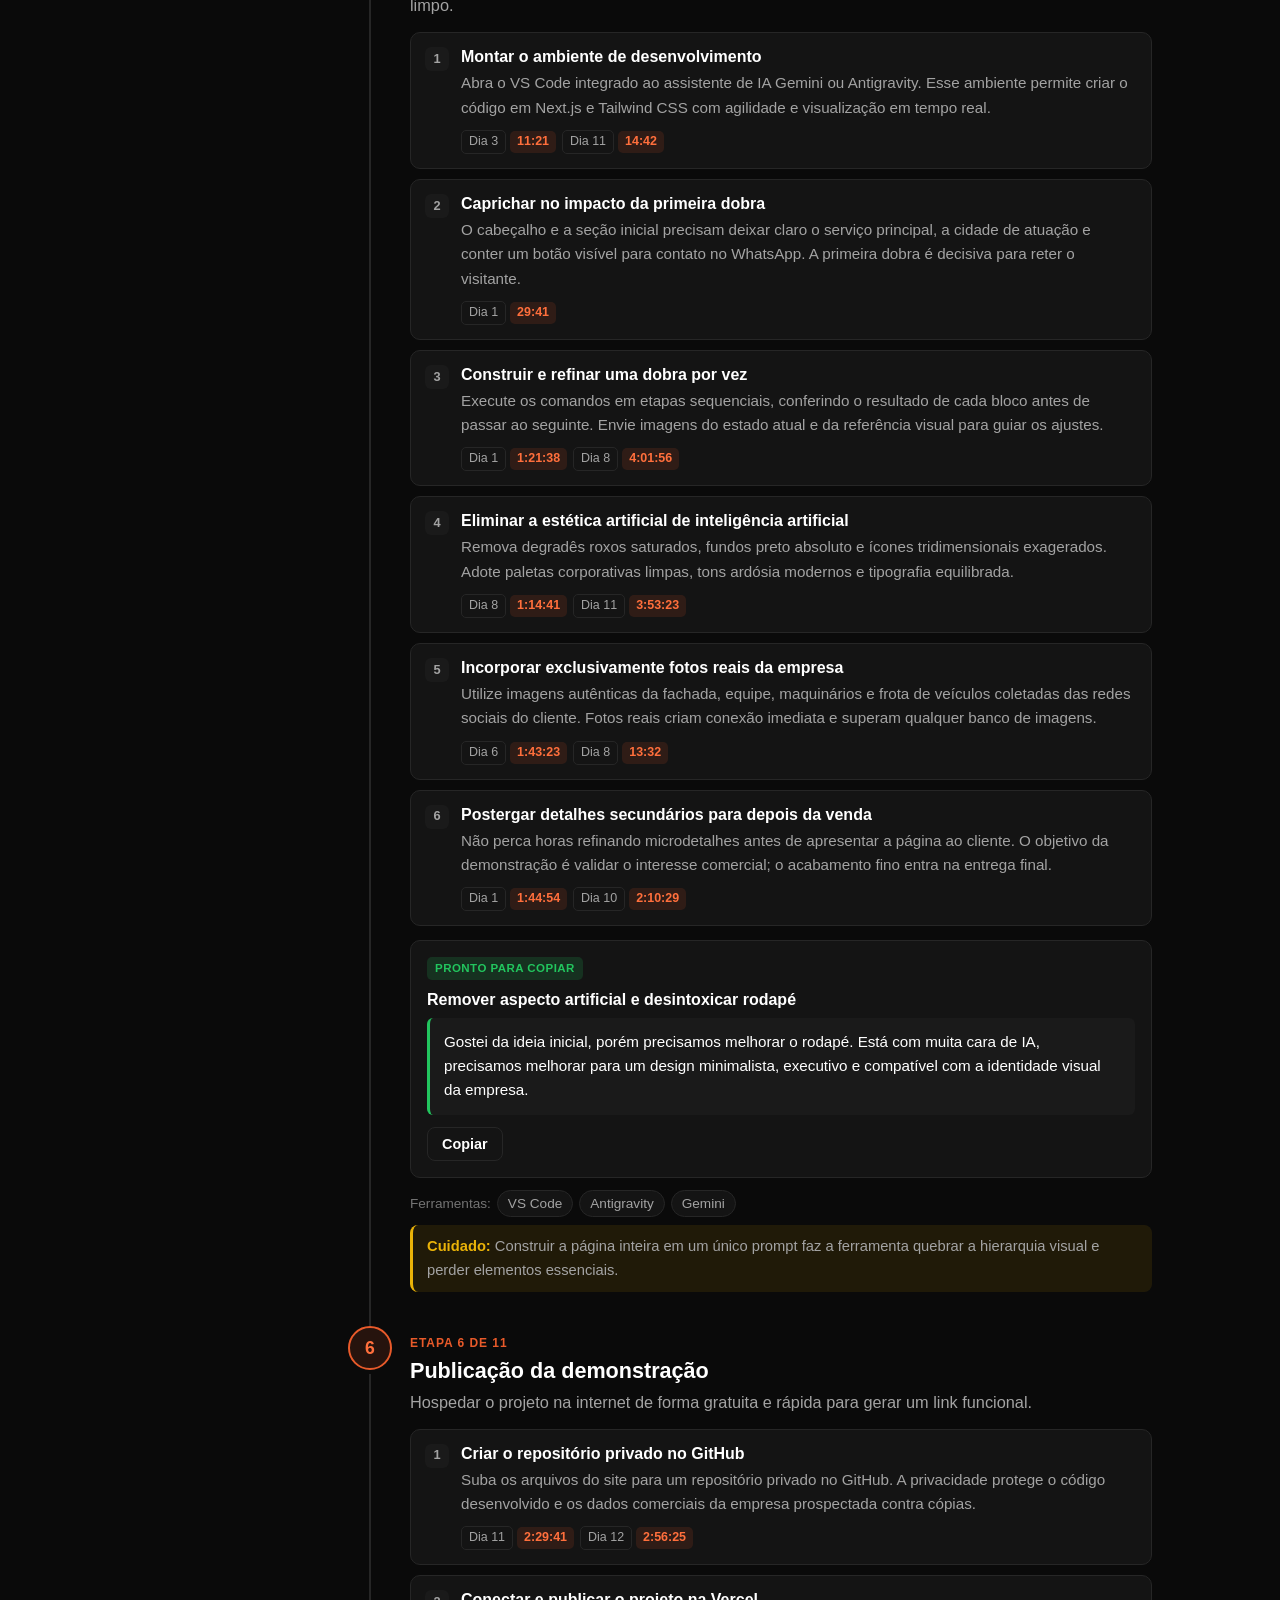
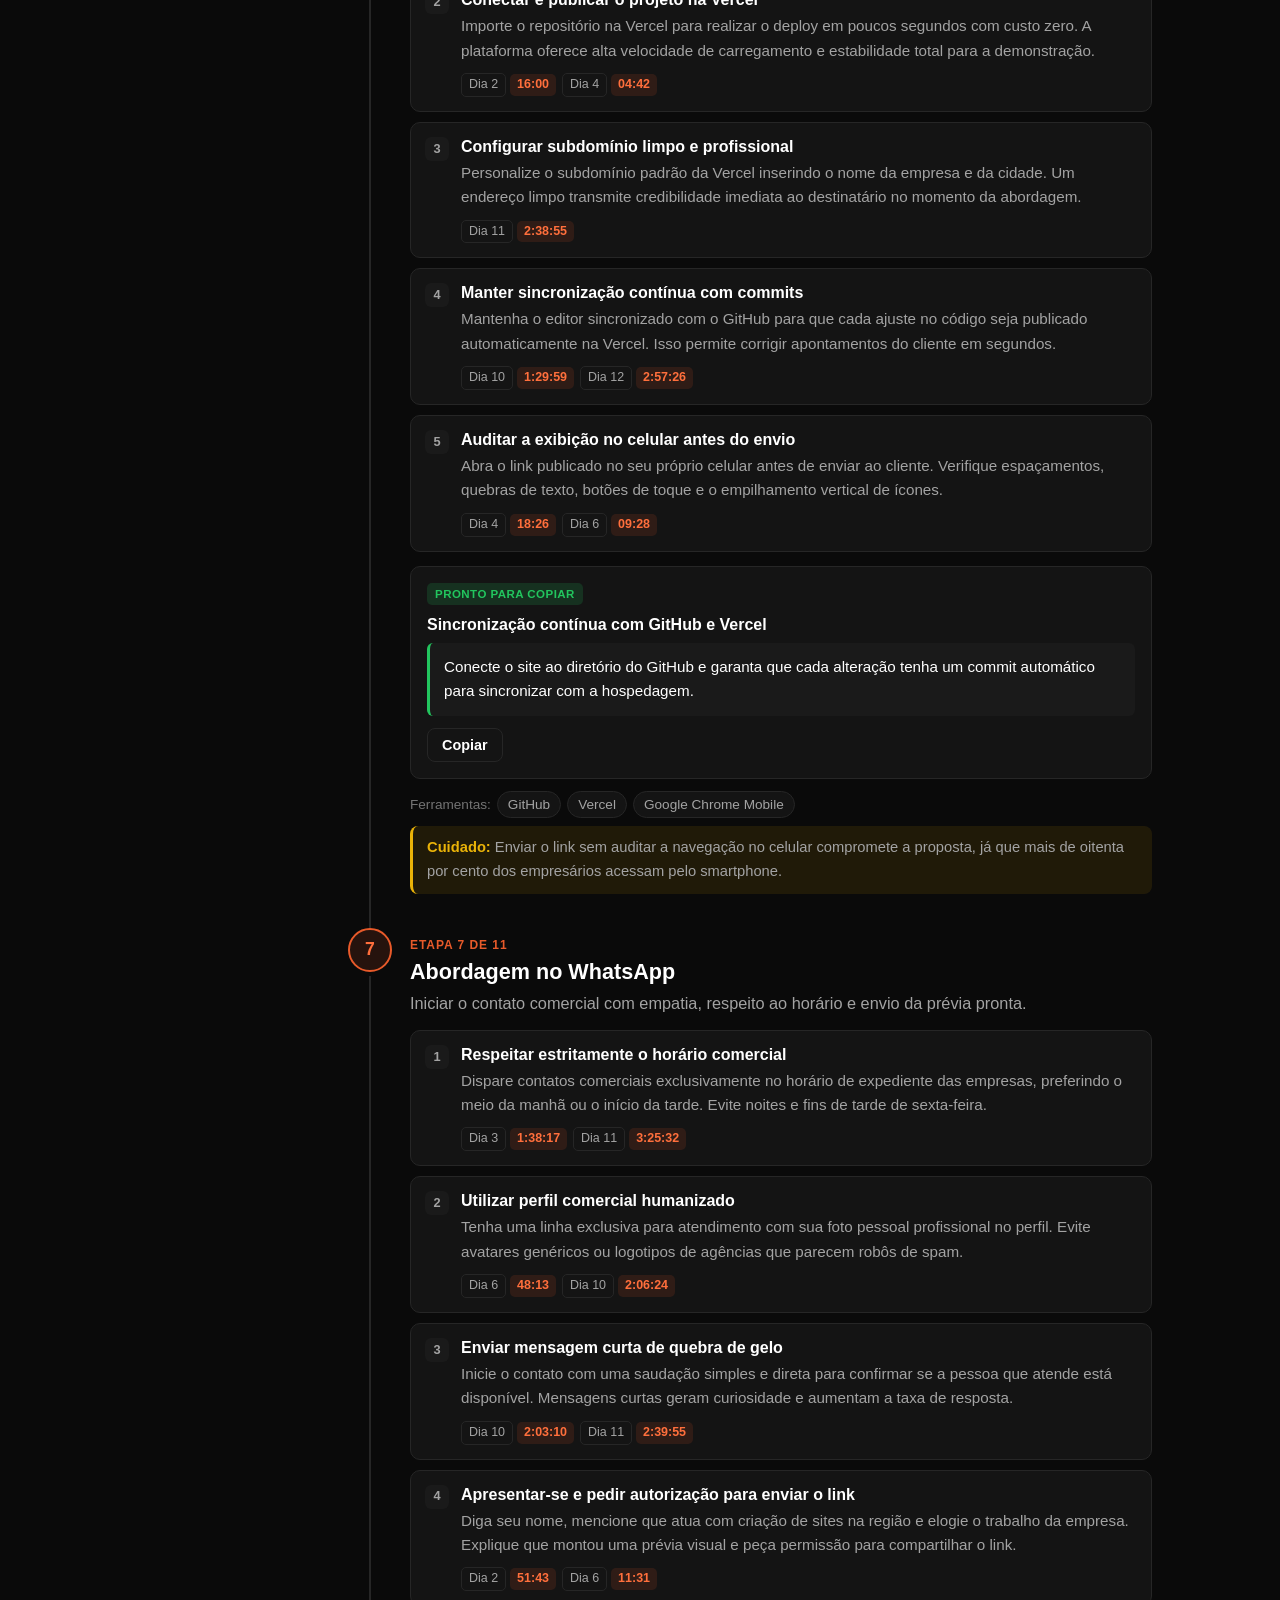
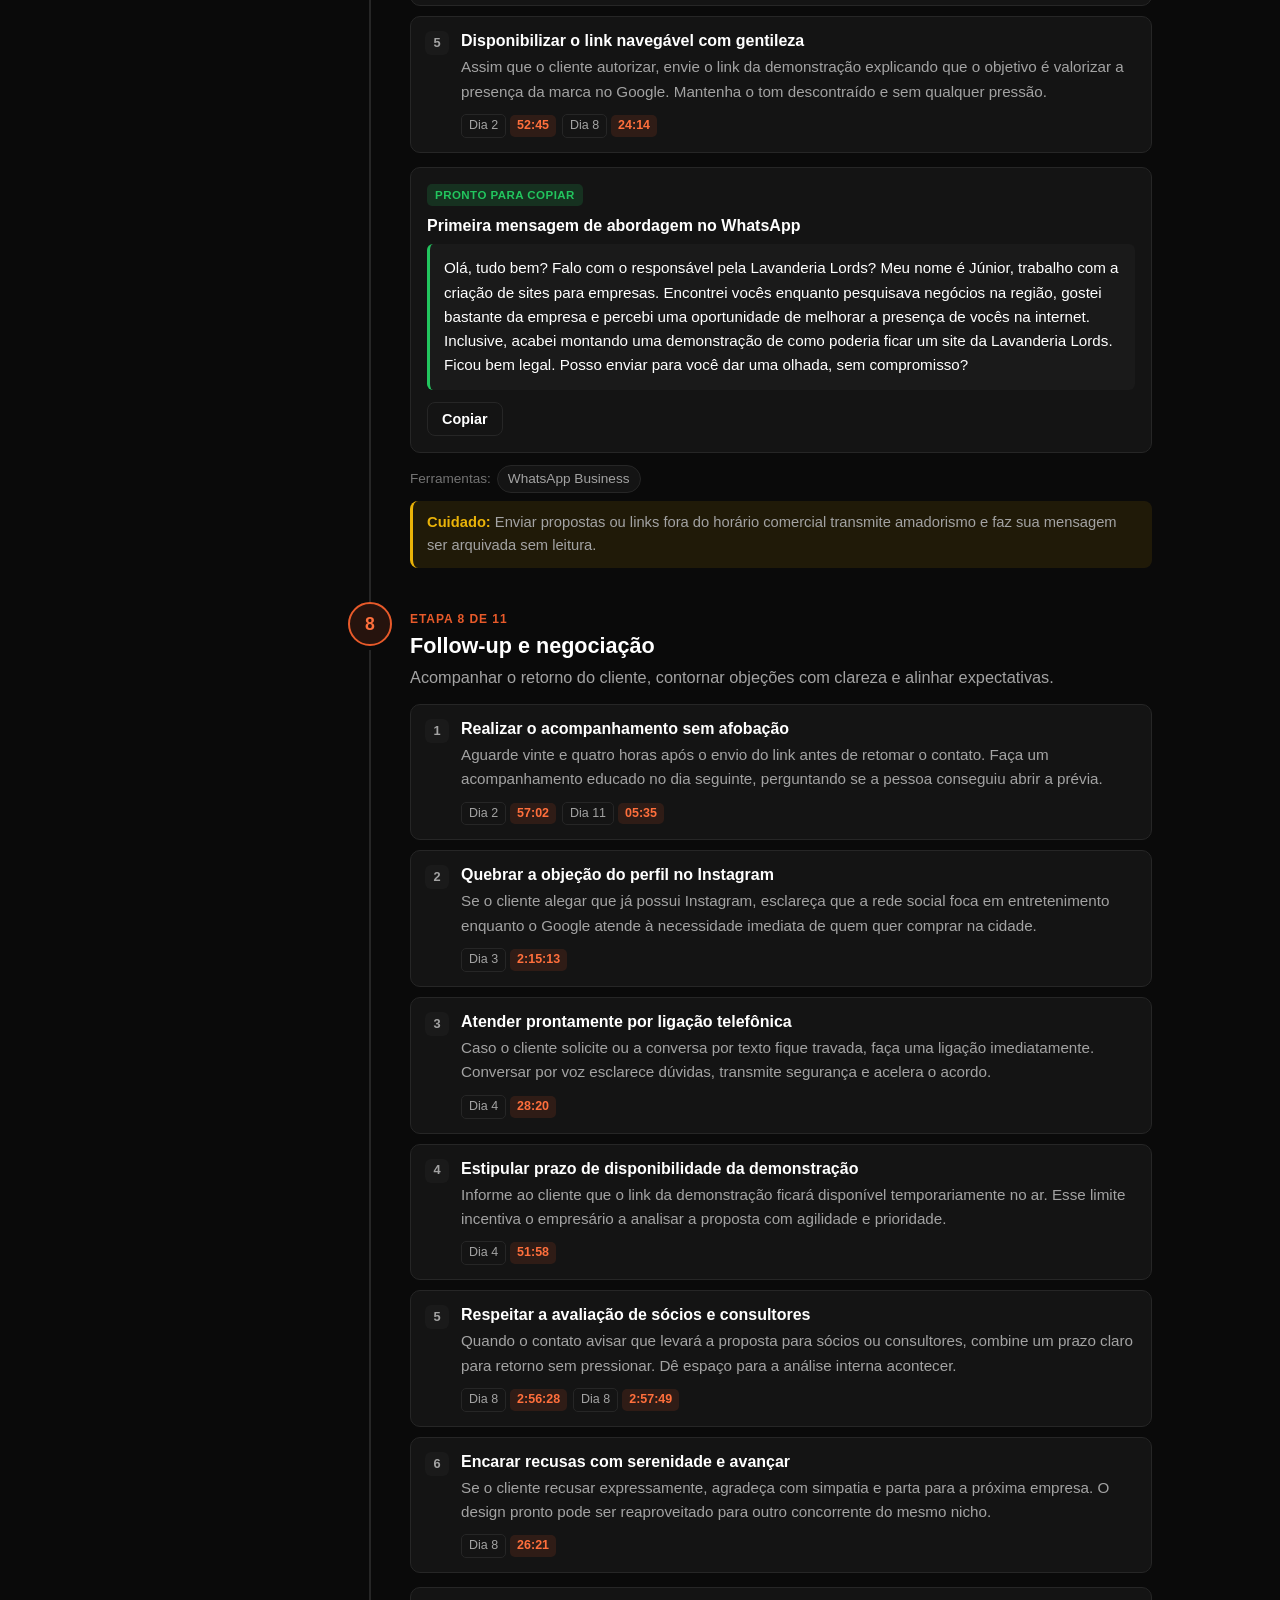
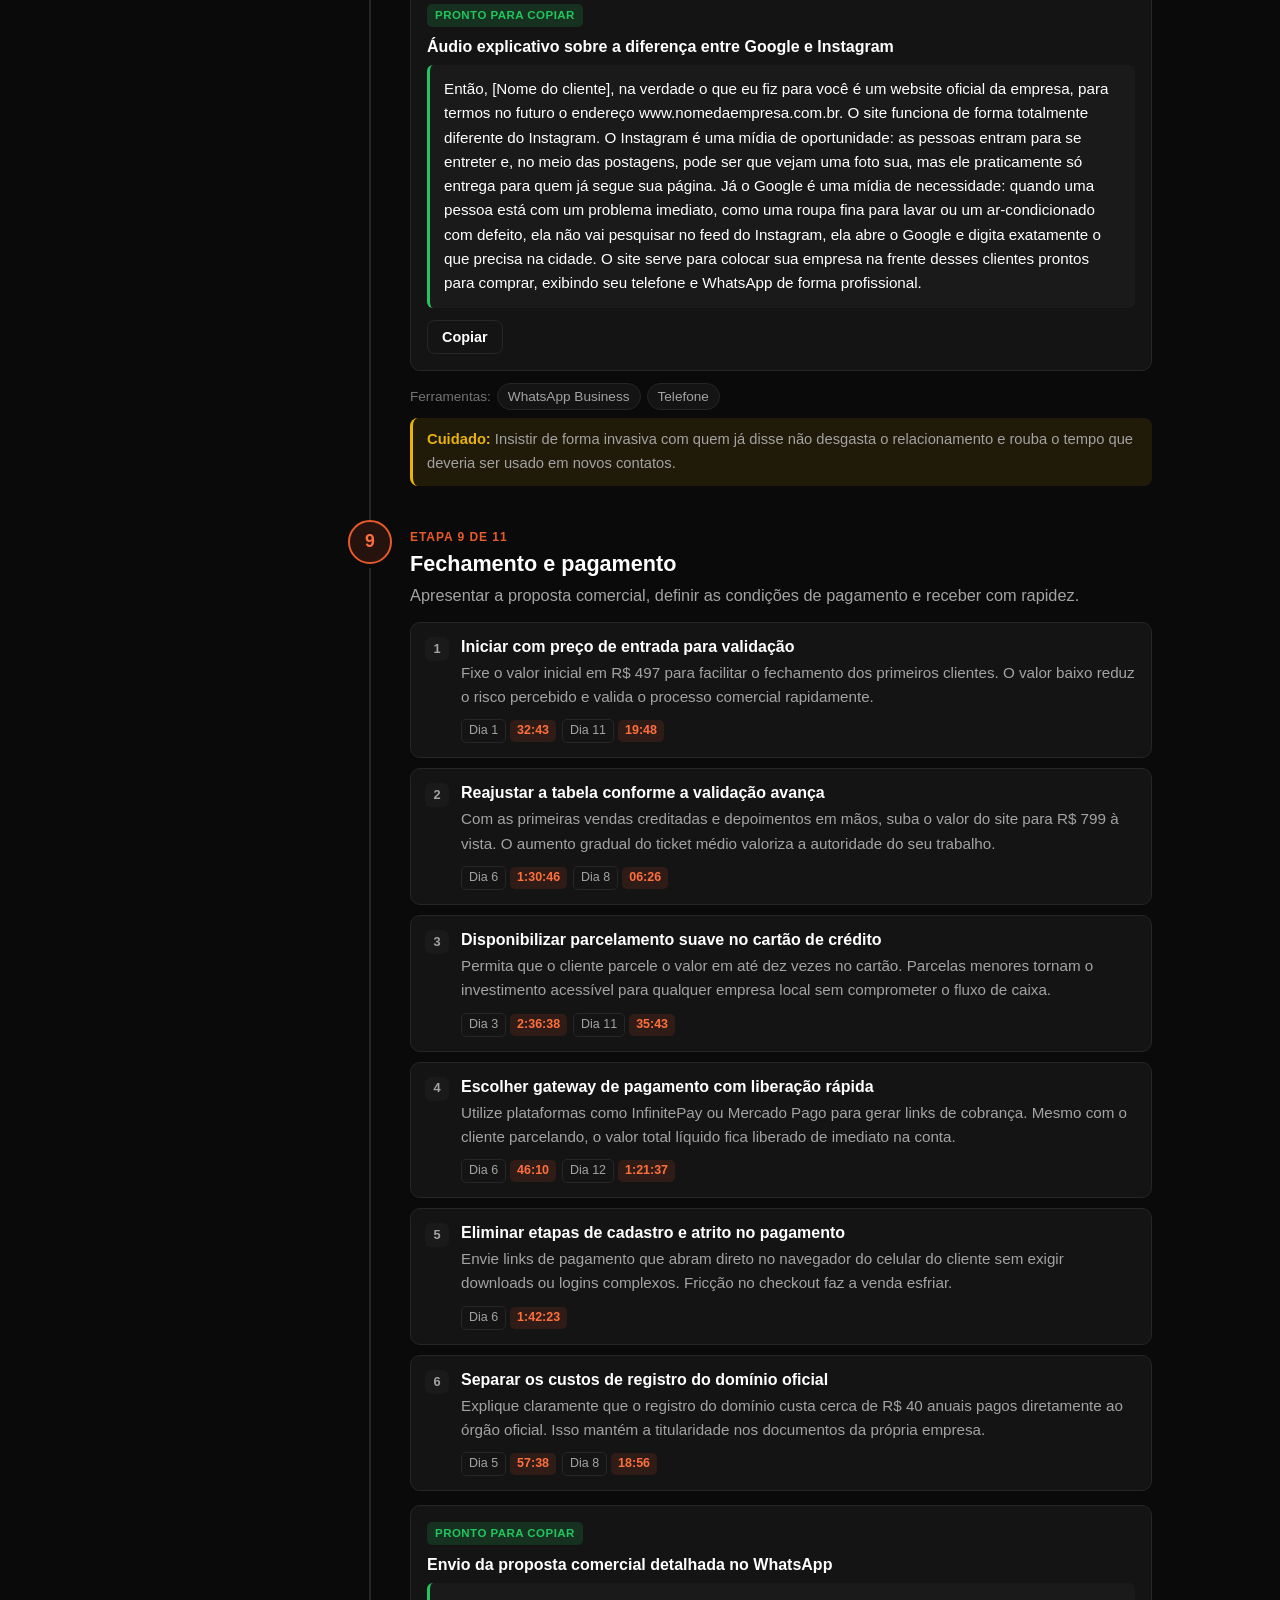
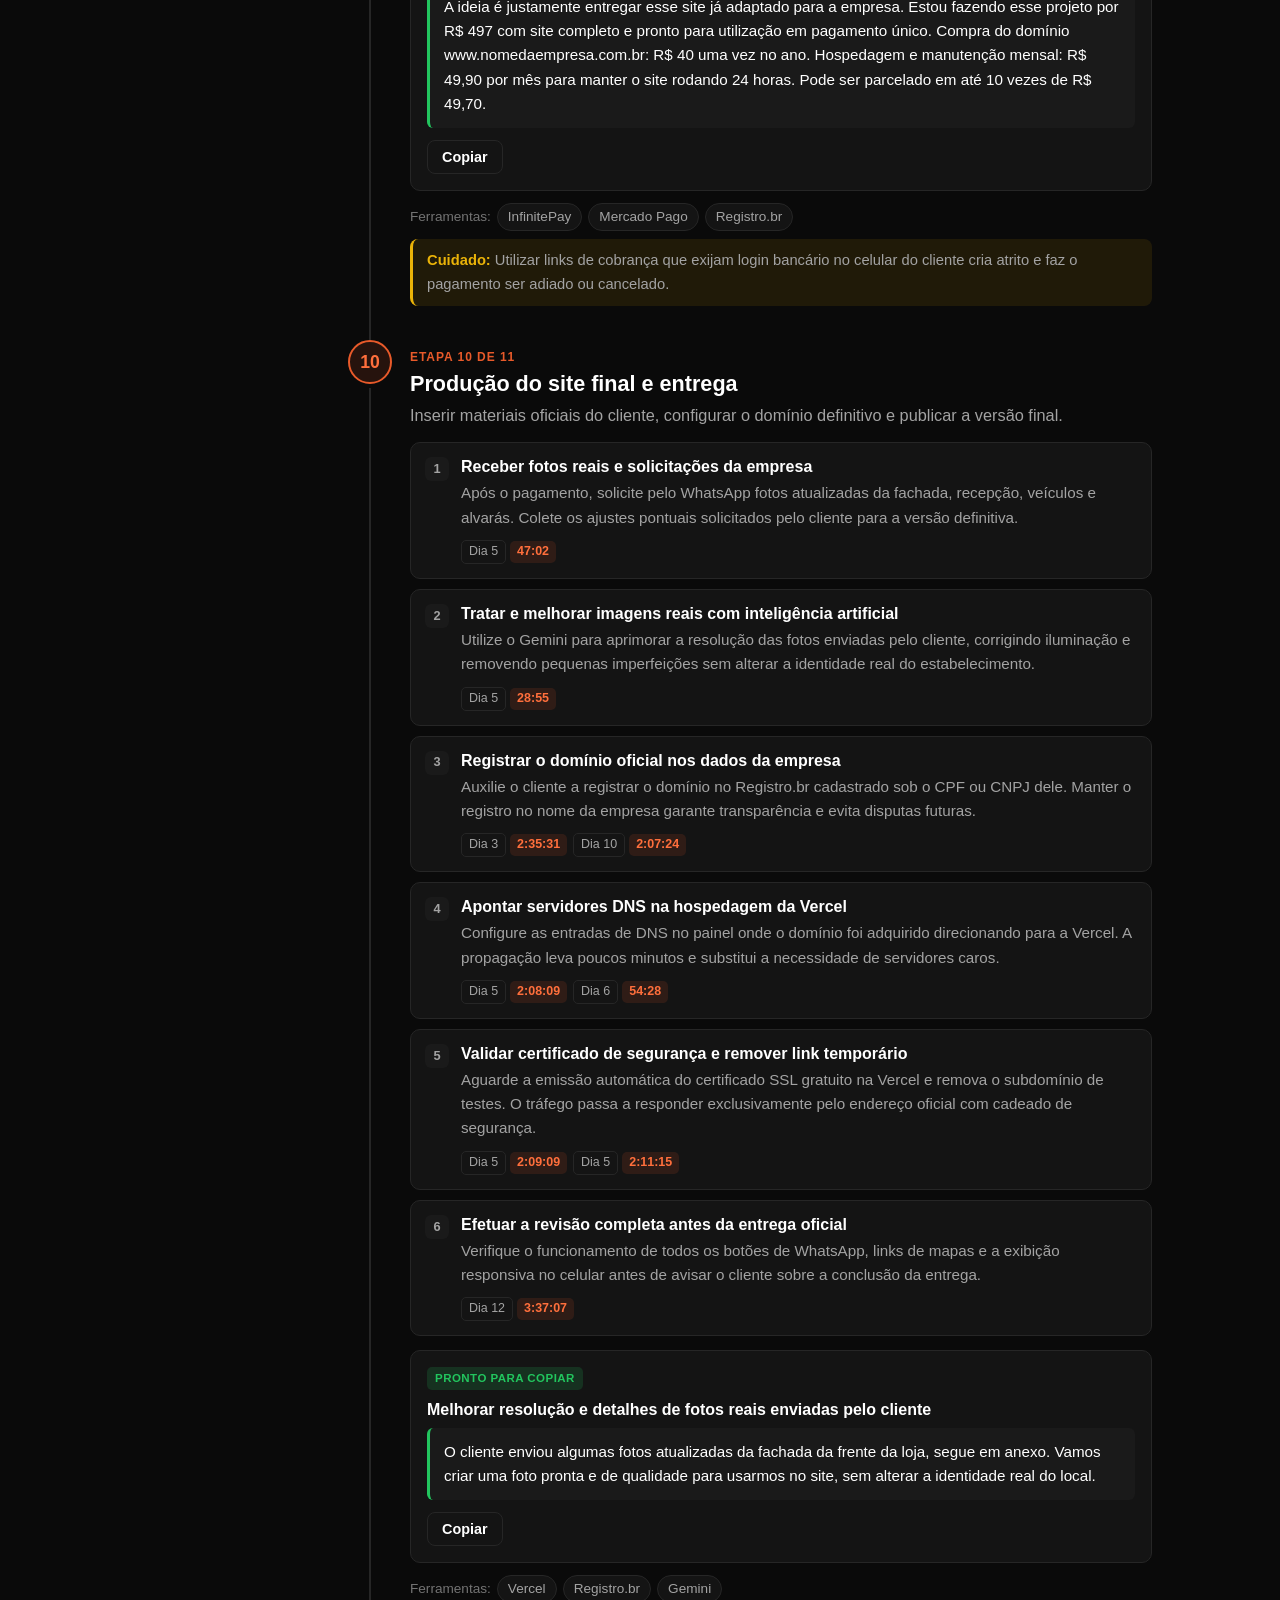
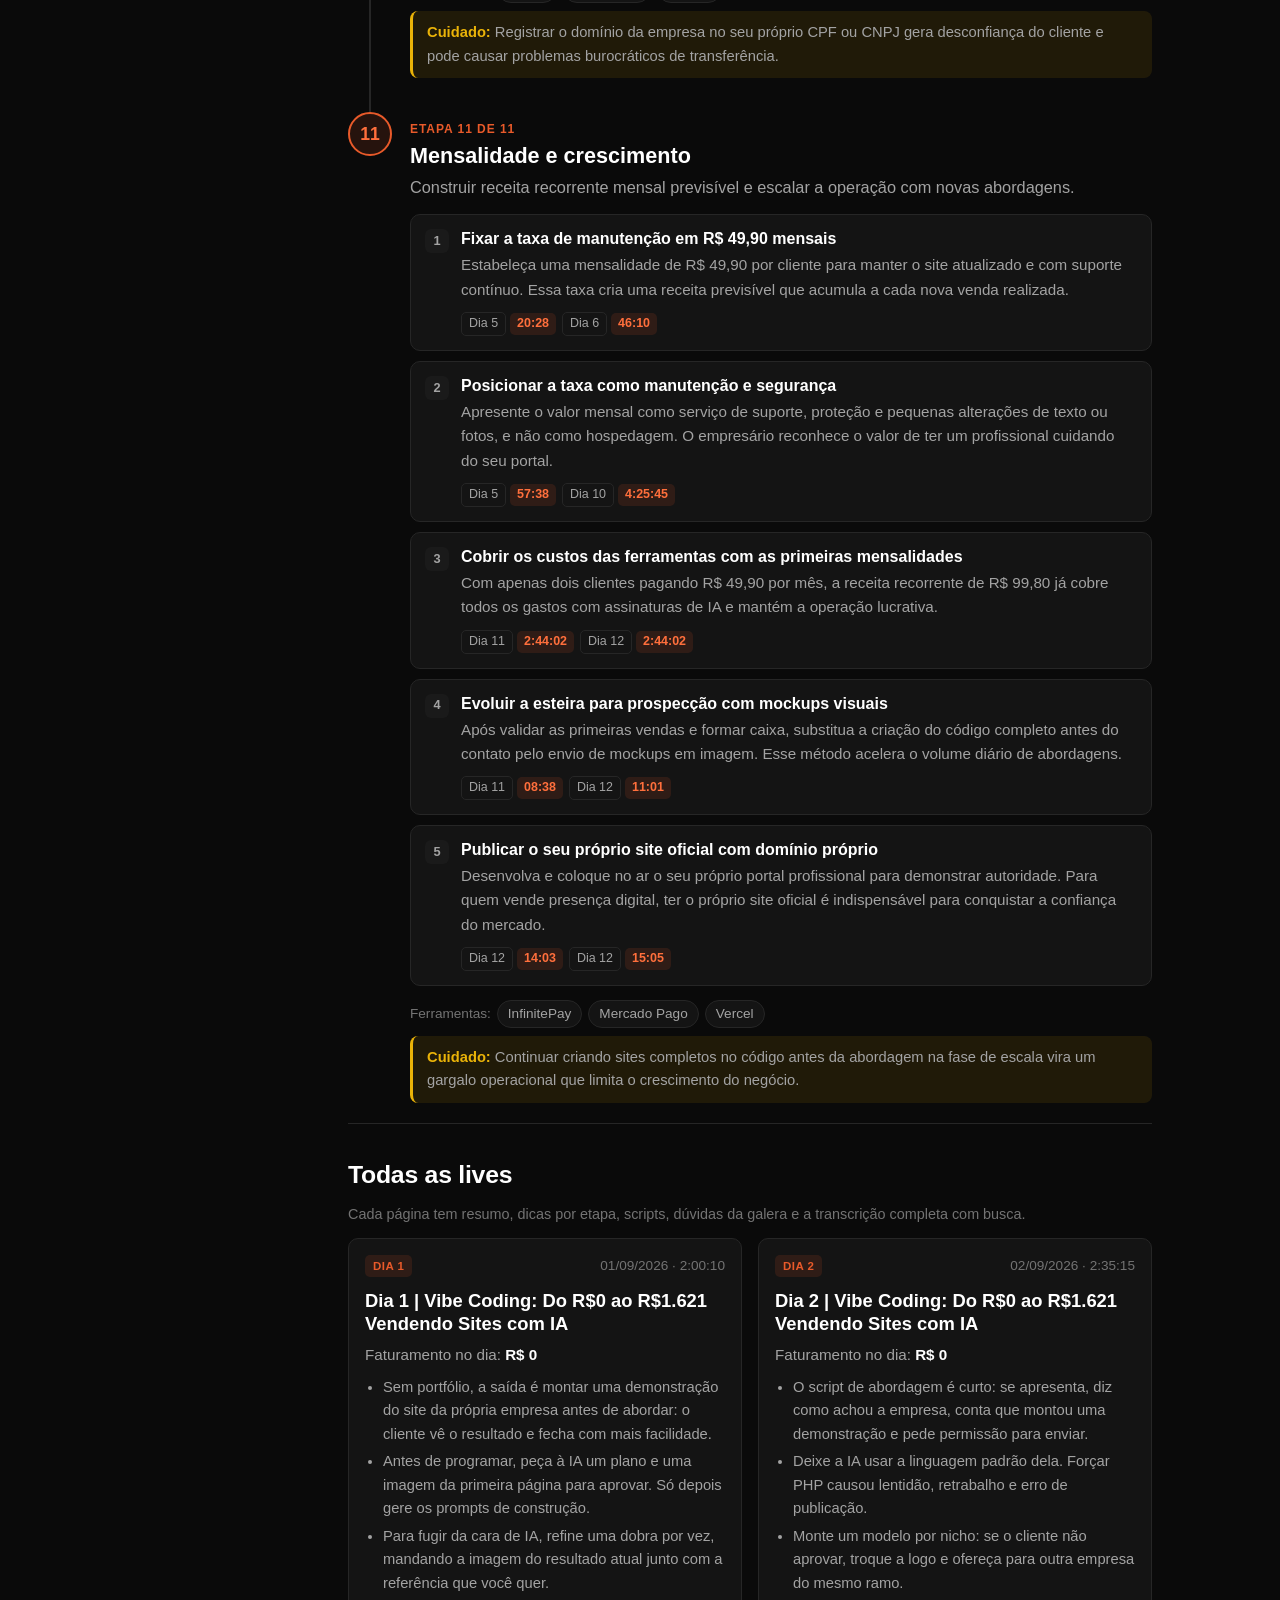
==== commit d4944e94: "Nova página inicial com a jornada completa e o placar do desafio Co-Authored-By: Claude Opus 5 <nore" ====
--- a/index.html
+++ b/index.html
@@ -3,11 +3,11 @@
 <head>
 <meta charset="UTF-8">
 <meta name="viewport" content="width=device-width, initial-scale=1">
-<title>Lives: Vibe Coding: Do R$0 ao R$1.621 Vendendo Sites com IA</title>
-<meta name="description" content="Dicas, dúvidas respondidas e transcrição completa de cada live do desafio de vender sites para empresas locais usando IA.">
+<title>A jornada completa: Vibe Coding: Do R$0 ao R$1.621 Vendendo Sites com IA</title>
+<meta name="description" content="Da decisão ao site entregue: a linha do tempo completa para mapear clientes, criar a demonstração com IA, abordar pelo WhatsApp, vender e produzir o site final, com dicas e transcrição de cada live.">
 <meta property="og:type" content="article">
-<meta property="og:title" content="Lives: Vibe Coding: Do R$0 ao R$1.621 Vendendo Sites com IA">
-<meta property="og:description" content="Dicas, dúvidas respondidas e transcrição completa de cada live do desafio de vender sites para empresas locais usando IA.">
+<meta property="og:title" content="A jornada completa: Vibe Coding: Do R$0 ao R$1.621 Vendendo Sites com IA">
+<meta property="og:description" content="Da decisão ao site entregue: a linha do tempo completa para mapear clientes, criar a demonstração com IA, abordar pelo WhatsApp, vender e produzir o site final, com dicas e transcrição de cada live.">
 <meta property="og:locale" content="pt_BR">
 <meta name="twitter:card" content="summary">
 <link rel="stylesheet" href="assets/style.css">
@@ -20,20 +20,645 @@
   <a class="marca" href="index.html">Lives <strong>Vender Sites com IA</strong></a>
   <button class="btn-icone" id="alternar-tema" aria-label="Alternar tema claro e escuro">Tema</button>
 </header>
-<main class="conteudo conteudo-largo">
-<section class="hero hero-index">
-  <p class="sobretitulo">Junior Lima | MK Digital</p>
-  <h1>Vibe Coding: Do R$0 ao R$1.621 Vendendo Sites com IA</h1>
-  <p class="lead">Um desafio ao vivo: sair do zero e chegar a um salário mínimo vendendo sites para empresas locais, criados com IA. Aqui estão as principais dicas, as dúvidas que a galera mandou no chat e a transcrição completa de cada live.</p>
+<div class="layout">
+<nav class="menu" id="menu-lateral" aria-label="Seções da página">
+  <p class="menu-titulo">Visão geral</p>
+  <ul>
+    <li><a href="#inicio">O desafio</a></li>
+    <li><a href="#placar">Placar dia a dia</a></li>
+  </ul>
+  <p class="menu-titulo">A jornada</p>
+  <ul>
+    <li><a href="#etapa-decisao"><span class="menu-num">1</span> A decisão e o plano</a></li>
+    <li><a href="#etapa-mapeamento"><span class="menu-num">2</span> Mapeamento de clientes</a></li>
+    <li><a href="#etapa-analise"><span class="menu-num">3</span> Análise do cliente</a></li>
+    <li><a href="#etapa-planejamento"><span class="menu-num">4</span> Planejamento do site com IA</a></li>
+    <li><a href="#etapa-construcao"><span class="menu-num">5</span> Construção da demonstração</a></li>
+    <li><a href="#etapa-publicacao"><span class="menu-num">6</span> Publicação da demonstração</a></li>
+    <li><a href="#etapa-abordagem"><span class="menu-num">7</span> Abordagem no WhatsApp</a></li>
+    <li><a href="#etapa-negociacao"><span class="menu-num">8</span> Follow-up e negociação</a></li>
+    <li><a href="#etapa-fechamento"><span class="menu-num">9</span> Fechamento e pagamento</a></li>
+    <li><a href="#etapa-producao"><span class="menu-num">10</span> Produção do site final e entrega</a></li>
+    <li><a href="#etapa-recorrencia"><span class="menu-num">11</span> Mensalidade e crescimento</a></li>
+  </ul>
+  <p class="menu-titulo">Conteúdo</p>
+  <ul>
+    <li><a href="#lives">Todas as lives</a></li>
+  </ul>
+</nav>
+<main class="conteudo">
+
+<section class="hero hero-index" id="inicio">
+  <p class="sobretitulo">Junior Lima | MK Digital &middot; desafio ao vivo</p>
+  <h1>Como vender sites com IA, do zero ao primeiro salário</h1>
+  <p class="lead">Tudo o que foi feito em dez lives, na ordem: sair do zero e buscar um salário mínimo vendendo sites para empresas locais, criados com IA. Do mapeamento de clientes à entrega do site, passando pela mensalidade que garante receita todo mês. Cada passo leva ao minuto da live em que foi ensinado.</p>
+  <div class="meta-desafio" role="img" aria-label="Faturamento de R$ 1.093 de uma meta de R$ 1.621">
+    <div class="meta-topo"><span>Faturado até o dia 12</span><strong>R$ 1.093 <small>de R$ 1.621</small></strong></div>
+    <div class="meta-barra"><span style="width:67%"></span></div>
+    <div class="meta-rodape"><span>67% da meta</span><span>Receita recorrente: <strong>R$ 99,80 por mês</strong></span></div>
+  </div>
   <div class="fichas">
-    <div class="ficha"><span>Lives</span><strong>10</strong></div>
+    <div class="ficha"><span>Etapas da jornada</span><strong>11</strong></div>
+    <div class="ficha"><span>Lives resumidas</span><strong>10</strong></div>
     <div class="ficha"><span>Dicas</span><strong>252</strong></div>
     <div class="ficha"><span>Dúvidas respondidas</span><strong>78</strong></div>
-    <div class="ficha"><span>Meta do desafio</span><strong>R$ 1.621</strong></div>
+  </div>
+  <div class="acoes">
+    <a class="btn btn-primario" href="#etapa-decisao">Começar a jornada</a>
+    <a class="btn" href="#lives">Ver as lives</a>
   </div>
 </section>
-<section class="secao">
-  <h2>Escolha uma live</h2>
+
+<section class="secao" id="placar">
+  <h2>Placar dia a dia</h2>
+  <p class="nota">Como o desafio andou, live por live. Clique em um dia para abrir as dicas e a transcrição.</p>
+  <ol class="placar">
+    <li><a href="dia-01.html" class="placar-dia">
+        <span class="placar-barra" aria-hidden="true"><span style="height:4%"></span></span>
+        <span class="placar-num">Dia 1</span>
+        <span class="placar-valor">R$ 0</span>
+        <span class="placar-marco">Início do desafio do zero e criação da primeira demonstração com inteligência artificial para a Lavanderia Lords.</span>
+      </a></li>
+    <li><a href="dia-02.html" class="placar-dia">
+        <span class="placar-barra" aria-hidden="true"><span style="height:4%"></span></span>
+        <span class="placar-num">Dia 2</span>
+        <span class="placar-valor">R$ 0</span>
+        <span class="placar-marco">Finalização do primeiro site, ajuste do fluxo na Vercel e disparo da primeira abordagem comercial no WhatsApp.</span>
+      </a></li>
+    <li><a href="dia-03.html" class="placar-dia">
+        <span class="placar-barra" aria-hidden="true"><span style="height:4%"></span></span>
+        <span class="placar-num">Dia 3</span>
+        <span class="placar-valor">R$ 0</span>
+        <span class="placar-marco">Envio da proposta comercial de R$ 497 para a lavanderia e início da demonstração de climatização na esteira.</span>
+      </a></li>
+    <li><a href="dia-04.html" class="placar-dia">
+        <span class="placar-barra" aria-hidden="true"><span style="height:4%"></span></span>
+        <span class="placar-num">Dia 4</span>
+        <span class="placar-valor">R$ 0</span>
+        <span class="placar-marco">Publicação do site da Ijuí Clima, abordagem rápida e alinhamento da negociação por chamada telefônica.</span>
+      </a></li>
+    <li><a href="dia-05.html" class="placar-dia">
+        <span class="placar-barra" aria-hidden="true"><span style="height:61%"></span></span>
+        <span class="placar-num">Dia 5</span>
+        <span class="placar-valor">R$ 994</span>
+        <span class="placar-marco">Conclusão das duas primeiras vendas somando R$ 994 de faturamento, ativação de R$ 99,80 de MRR e conexão de domínio próprio.</span>
+      </a></li>
+    <li><a href="dia-06.html" class="placar-dia">
+        <span class="placar-barra" aria-hidden="true"><span style="height:61%"></span></span>
+        <span class="placar-num">Dia 6</span>
+        <span class="placar-valor">R$ 994</span>
+        <span class="placar-marco">Confirmação de R$ 983,89 líquidos na conta, reajuste da tabela para R$ 799 e desenvolvimento da página da Mais Clima.</span>
+      </a></li>
+    <li><a href="dia-08.html" class="placar-dia">
+        <span class="placar-barra" aria-hidden="true"><span style="height:61%"></span></span>
+        <span class="placar-num">Dia 8</span>
+        <span class="placar-valor">R$ 994</span>
+        <span class="placar-marco">Canal atinge mil inscritos, dono da Mais Clima encaminha o site para consultores e início da prospecção de oficinas.</span>
+      </a></li>
+    <li><a href="dia-10.html" class="placar-dia">
+        <span class="placar-barra" aria-hidden="true"><span style="height:61%"></span></span>
+        <span class="placar-num">Dia 10</span>
+        <span class="placar-valor">R$ 994</span>
+        <span class="placar-marco">Auditoria de DNS inativo no Registro.br, envio de prévia para a diretoria da oficina e escolha do nicho de esquadrias.</span>
+      </a></li>
+    <li><a href="dia-11.html" class="placar-dia">
+        <span class="placar-barra" aria-hidden="true"><span style="height:61%"></span></span>
+        <span class="placar-num">Dia 11</span>
+        <span class="placar-valor">R$ 994</span>
+        <span class="placar-marco">Desenvolvimento do site da Alumi Arte e anúncio da transição da esteira para prospecção com mockups em imagem.</span>
+      </a></li>
+    <li><a href="dia-12.html" class="placar-dia">
+        <span class="placar-barra" aria-hidden="true"><span style="height:67%"></span></span>
+        <span class="placar-num">Dia 12</span>
+        <span class="placar-valor">R$ 1.093</span>
+        <span class="placar-marco">Saldo acumulado atinge R$ 1.093,80 com o primeiro ciclo de mensalidades e início da criação do próprio site oficial.</span>
+      </a></li>
+  </ol>
+</section>
+
+<section class="secao jornada" id="jornada">
+  <h2>A jornada completa</h2>
+  <p class="nota">O processo inteiro, na ordem em que acontece. Cada passo mostra em qual live e em qual minuto ele foi ensinado.</p>
+  <article class="etapa" id="etapa-decisao">
+    <div class="etapa-marcador" aria-hidden="true"><span>1</span></div>
+    <div class="etapa-corpo">
+      <p class="etapa-num">Etapa 1 de 11</p>
+      <h3>A decisão e o plano</h3>
+      <p class="etapa-chamada">Definir a meta financeira, a mentalidade inicial e a estratégia de validação sem portfólio prévio.</p>
+      <ol class="passos">
+        <li class="passo">
+          <h4>Definir a meta financeira do desafio</h4>
+          <p>O objetivo inicial é atingir a renda de um salário mínimo vendendo sites para empresas locais. Dividir o total em quatro contratos de R$ 497 torna a meta simples de alcançar.</p>
+          <div class="fontes"><span class="fonte"><a href="dia-01.html" aria-label="Abrir a live do dia 1">Dia 1</a><a class="ts" href="https://www.youtube.com/watch?v=OuRl1yKeZLI&amp;t=448s" target="_blank" rel="noopener" aria-label="Assistir a partir de 07:28">07:28</a></span><span class="fonte"><a href="dia-02.html" aria-label="Abrir a live do dia 2">Dia 2</a><a class="ts" href="https://www.youtube.com/watch?v=_uojcuKDcM4&amp;t=1815s" target="_blank" rel="noopener" aria-label="Assistir a partir de 30:15">30:15</a></span></div>
+        </li>
+        <li class="passo">
+          <h4>Adotar a estratégia de venda sem portfólio</h4>
+          <p>Para quem começa do zero, a demonstração pronta da própria empresa prospectada substitui o portfólio tradicional. O cliente vê o seu próprio negócio no ar e a barreira da desconfiança cai.</p>
+          <div class="fontes"><span class="fonte"><a href="dia-01.html" aria-label="Abrir a live do dia 1">Dia 1</a><a class="ts" href="https://www.youtube.com/watch?v=OuRl1yKeZLI&amp;t=632s" target="_blank" rel="noopener" aria-label="Assistir a partir de 10:32">10:32</a></span><span class="fonte"><a href="dia-03.html" aria-label="Abrir a live do dia 3">Dia 3</a><a class="ts" href="https://www.youtube.com/watch?v=Ng44GPpaGsk&amp;t=681s" target="_blank" rel="noopener" aria-label="Assistir a partir de 11:21">11:21</a></span></div>
+        </li>
+        <li class="passo">
+          <h4>Manter custos fixos operacionais mínimos</h4>
+          <p>A operação exige apenas um computador básico, conexão com a internet e a assinatura de uma ferramenta de IA. A hospedagem e a publicação dos códigos rodam de graça no GitHub e na Vercel.</p>
+          <div class="fontes"><span class="fonte"><a href="dia-02.html" aria-label="Abrir a live do dia 2">Dia 2</a><a class="ts" href="https://www.youtube.com/watch?v=_uojcuKDcM4&amp;t=960s" target="_blank" rel="noopener" aria-label="Assistir a partir de 16:00">16:00</a></span><span class="fonte"><a href="dia-05.html" aria-label="Abrir a live do dia 5">Dia 5</a><a class="ts" href="https://www.youtube.com/watch?v=_RTD5rvHbio&amp;t=3127s" target="_blank" rel="noopener" aria-label="Assistir a partir de 52:07">52:07</a></span></div>
+        </li>
+        <li class="passo">
+          <h4>Trabalhar com a mentalidade de esteira contínua</h4>
+          <p>Nunca fique esperando a resposta de uma proposta enviada para começar outro site. Mantenha a esteira em produção constante e crie a próxima demonstração imediatamente.</p>
+          <div class="fontes"><span class="fonte"><a href="dia-03.html" aria-label="Abrir a live do dia 3">Dia 3</a><a class="ts" href="https://www.youtube.com/watch?v=Ng44GPpaGsk&amp;t=246s" target="_blank" rel="noopener" aria-label="Assistir a partir de 04:06">04:06</a></span></div>
+        </li>
+        <li class="passo">
+          <h4>Apresentar-se com marca pessoal autêntica</h4>
+          <p>Assuma seu perfil pessoal e atenda de forma direta sem inventar falsa fachada de agência multinacional. O empresário de bairro valoriza falar diretamente com o profissional responsável.</p>
+          <div class="fontes"><span class="fonte"><a href="dia-12.html" aria-label="Abrir a live do dia 12">Dia 12</a><a class="ts" href="https://www.youtube.com/watch?v=pyRz5ZODG1Y&amp;t=9938s" target="_blank" rel="noopener" aria-label="Assistir a partir de 2:45:38">2:45:38</a></span></div>
+        </li>
+      </ol>
+      
+      <div class="etapa-rodape">
+        <div class="etapa-ferramentas"><span>Ferramentas:</span> <span class="chip-ferramenta">ChatGPT</span> <span class="chip-ferramenta">Gemini</span> <span class="chip-ferramenta">Google Chrome</span></div>
+        <p class="cuidado"><strong>Cuidado:</strong> Tentar parecer uma agência multinacional afasta o comerciante local, que prefere um atendimento direto e humanizado com o próprio profissional.</p>
+      </div>
+    </div>
+  </article>
+  <article class="etapa" id="etapa-mapeamento">
+    <div class="etapa-marcador" aria-hidden="true"><span>2</span></div>
+    <div class="etapa-corpo">
+      <p class="etapa-num">Etapa 2 de 11</p>
+      <h3>Mapeamento de clientes</h3>
+      <p class="etapa-chamada">Minerar oportunidades no mercado local e identificar empresas sem presença digital oficial.</p>
+      <ol class="passos">
+        <li class="passo">
+          <h4>Minerar empresas locais no Nexar Hunter</h4>
+          <p>Utilize o Nexar Hunter para extrair dados públicos do Google Maps por nicho e localidade. O sistema separa automaticamente telefones, endereços e a existência de sites registrados.</p>
+          <div class="fontes"><span class="fonte"><a href="dia-01.html" aria-label="Abrir a live do dia 1">Dia 1</a><a class="ts" href="https://www.youtube.com/watch?v=OuRl1yKeZLI&amp;t=755s" target="_blank" rel="noopener" aria-label="Assistir a partir de 12:35">12:35</a></span><span class="fonte"><a href="dia-06.html" aria-label="Abrir a live do dia 6">Dia 6</a><a class="ts" href="https://www.youtube.com/watch?v=hOMFdAPxMb4&amp;t=629s" target="_blank" rel="noopener" aria-label="Assistir a partir de 10:29">10:29</a></span></div>
+        </li>
+        <li class="passo">
+          <h4>Priorizar empresas da sua cidade ou região</h4>
+          <p>Prospectar negócios locais traz maior sensação de segurança para o cliente e permite agendar visitas presenciais se for necessário. O vínculo comunitário facilita o diálogo inicial.</p>
+          <div class="fontes"><span class="fonte"><a href="dia-01.html" aria-label="Abrir a live do dia 1">Dia 1</a><a class="ts" href="https://www.youtube.com/watch?v=OuRl1yKeZLI&amp;t=695s" target="_blank" rel="noopener" aria-label="Assistir a partir de 11:35">11:35</a></span><span class="fonte"><a href="dia-11.html" aria-label="Abrir a live do dia 11">Dia 11</a><a class="ts" href="https://www.youtube.com/watch?v=LPI9a76H2EY&amp;t=3913s" target="_blank" rel="noopener" aria-label="Assistir a partir de 1:05:13">1:05:13</a></span></div>
+        </li>
+        <li class="passo">
+          <h4>Analisar a sazonalidade e a época do ano</h4>
+          <p>Escolha nichos com alta demanda de serviços no período atual. Setores como climatização e refrigeração vendem muito mais perto do verão, tornando os empresários mais receptivos.</p>
+          <div class="fontes"><span class="fonte"><a href="dia-02.html" aria-label="Abrir a live do dia 2">Dia 2</a><a class="ts" href="https://www.youtube.com/watch?v=_uojcuKDcM4&amp;t=4751s" target="_blank" rel="noopener" aria-label="Assistir a partir de 1:19:11">1:19:11</a></span><span class="fonte"><a href="dia-03.html" aria-label="Abrir a live do dia 3">Dia 3</a><a class="ts" href="https://www.youtube.com/watch?v=Ng44GPpaGsk&amp;t=926s" target="_blank" rel="noopener" aria-label="Assistir a partir de 15:26">15:26</a></span></div>
+        </li>
+        <li class="passo">
+          <h4>Focar em serviços essenciais de alto ticket</h4>
+          <p>Priorize oficinas mecânicas, vidraçarias, clínicas e instaladores em vez de pequenos comércios varejistas. Negócios de serviços dependem de buscas ativas e possuem margem financeira para investir.</p>
+          <div class="fontes"><span class="fonte"><a href="dia-08.html" aria-label="Abrir a live do dia 8">Dia 8</a><a class="ts" href="https://www.youtube.com/watch?v=bzF7HnpN5qw&amp;t=3468s" target="_blank" rel="noopener" aria-label="Assistir a partir de 57:48">57:48</a></span><span class="fonte"><a href="dia-10.html" aria-label="Abrir a live do dia 10">Dia 10</a><a class="ts" href="https://www.youtube.com/watch?v=f4S74IfIDnM&amp;t=8760s" target="_blank" rel="noopener" aria-label="Assistir a partir de 2:26:00">2:26:00</a></span></div>
+        </li>
+        <li class="passo">
+          <h4>Filtrar exclusivamente quem não tem site</h4>
+          <p>Descarte qualquer empresa que já possua um portal moderno e estruturado. Concentre cem por cento dos seus esforços em negócios sem site ou com páginas fora do ar.</p>
+          <div class="fontes"><span class="fonte"><a href="dia-01.html" aria-label="Abrir a live do dia 1">Dia 1</a><a class="ts" href="https://www.youtube.com/watch?v=OuRl1yKeZLI&amp;t=2149s" target="_blank" rel="noopener" aria-label="Assistir a partir de 35:49">35:49</a></span><span class="fonte"><a href="dia-08.html" aria-label="Abrir a live do dia 8">Dia 8</a><a class="ts" href="https://www.youtube.com/watch?v=bzF7HnpN5qw&amp;t=3468s" target="_blank" rel="noopener" aria-label="Assistir a partir de 57:48">57:48</a></span></div>
+        </li>
+      </ol>
+      <div class="script">
+        <div class="card-topo"><span class="tag m-whatsapp">Pronto para copiar</span></div>
+        <h4>Pedir sugestão de nicho lucrativo ao ChatGPT</h4>
+        <blockquote id="script-etapa-1">Qual setor de empresas é mais propício para eu fechar a venda de um website de R$ 497?</blockquote>
+        <button class="btn btn-copiar" data-copiar="script-etapa-1" aria-label="Copiar: Pedir sugestão de nicho lucrativo ao ChatGPT">Copiar</button>
+      </div>
+      <div class="etapa-rodape">
+        <div class="etapa-ferramentas"><span>Ferramentas:</span> <span class="chip-ferramenta">Nexar Hunter</span> <span class="chip-ferramenta">Google Maps</span> <span class="chip-ferramenta">ChatGPT</span></div>
+        <p class="cuidado"><strong>Cuidado:</strong> Evite buscas genéricas por pequenos comércios e foque em segmentos com demanda urgente ou serviços de valor agregado maior.</p>
+      </div>
+    </div>
+  </article>
+  <article class="etapa" id="etapa-analise">
+    <div class="etapa-marcador" aria-hidden="true"><span>3</span></div>
+    <div class="etapa-corpo">
+      <p class="etapa-num">Etapa 3 de 11</p>
+      <h3>Análise do cliente</h3>
+      <p class="etapa-chamada">Qualificar os leads minerados verificando redes sociais, avaliações e dados do decisor.</p>
+      <ol class="passos">
+        <li class="passo">
+          <h4>Identificar os sinais de um bom lead</h4>
+          <p>Verifique se a empresa possui espaço físico, avaliações positivas no Google e fotos reais de serviços. Isso confirma que o negócio está ativo, fatura e se importa com sua reputação.</p>
+          <div class="fontes"><span class="fonte"><a href="dia-01.html" aria-label="Abrir a live do dia 1">Dia 1</a><a class="ts" href="https://www.youtube.com/watch?v=OuRl1yKeZLI&amp;t=816s" target="_blank" rel="noopener" aria-label="Assistir a partir de 13:36">13:36</a></span></div>
+        </li>
+        <li class="passo">
+          <h4>Avaliar a movimentação no Instagram</h4>
+          <p>Empresas com postagens frequentes no Instagram já entendem a importância da divulgação digital. Fica muito mais fácil vender um site para quem já investe tempo nas redes.</p>
+          <div class="fontes"><span class="fonte"><a href="dia-02.html" aria-label="Abrir a live do dia 2">Dia 2</a><a class="ts" href="https://www.youtube.com/watch?v=_uojcuKDcM4&amp;t=4432s" target="_blank" rel="noopener" aria-label="Assistir a partir de 1:13:52">1:13:52</a></span><span class="fonte"><a href="dia-04.html" aria-label="Abrir a live do dia 4">Dia 4</a><a class="ts" href="https://www.youtube.com/watch?v=Wvi93RGW20o&amp;t=3316s" target="_blank" rel="noopener" aria-label="Assistir a partir de 55:16">55:16</a></span></div>
+        </li>
+        <li class="passo">
+          <h4>Localizar links quebrados ou domínios fora do ar</h4>
+          <p>Encontrar um link com erro na biografia do Instagram ou no Google Meu Negócio é a melhor oportunidade de contato. Você aborda a empresa apontando uma falha real que prejudica as vendas dela.</p>
+          <div class="fontes"><span class="fonte"><a href="dia-02.html" aria-label="Abrir a live do dia 2">Dia 2</a><a class="ts" href="https://www.youtube.com/watch?v=_uojcuKDcM4&amp;t=4495s" target="_blank" rel="noopener" aria-label="Assistir a partir de 1:14:55">1:14:55</a></span><span class="fonte"><a href="dia-08.html" aria-label="Abrir a live do dia 8">Dia 8</a><a class="ts" href="https://www.youtube.com/watch?v=bzF7HnpN5qw&amp;t=3528s" target="_blank" rel="noopener" aria-label="Assistir a partir de 58:48">58:48</a></span></div>
+        </li>
+        <li class="passo">
+          <h4>Conferir o posicionamento no Google Meu Negócio</h4>
+          <p>O perfil do Google atrai pessoas que buscam atendimento urgente. Analise as notas e comentários dos clientes para entender os pontos fortes e os serviços mais procurados da empresa.</p>
+          <div class="fontes"><span class="fonte"><a href="dia-11.html" aria-label="Abrir a live do dia 11">Dia 11</a><a class="ts" href="https://www.youtube.com/watch?v=LPI9a76H2EY&amp;t=1826s" target="_blank" rel="noopener" aria-label="Assistir a partir de 30:26">30:26</a></span><span class="fonte"><a href="dia-12.html" aria-label="Abrir a live do dia 12">Dia 12</a><a class="ts" href="https://www.youtube.com/watch?v=pyRz5ZODG1Y&amp;t=2197s" target="_blank" rel="noopener" aria-label="Assistir a partir de 36:37">36:37</a></span></div>
+        </li>
+        <li class="passo">
+          <h4>Identificar o proprietário e contornar filtros</h4>
+          <p>Descubra se o número do WhatsApp pertence ao dono ou a uma atendente. Ao falar com secretárias, seja educado e solicite o contato de quem toma as decisões do negócio.</p>
+          <div class="fontes"><span class="fonte"><a href="dia-03.html" aria-label="Abrir a live do dia 3">Dia 3</a><a class="ts" href="https://www.youtube.com/watch?v=Ng44GPpaGsk&amp;t=5773s" target="_blank" rel="noopener" aria-label="Assistir a partir de 1:36:13">1:36:13</a></span><span class="fonte"><a href="dia-04.html" aria-label="Abrir a live do dia 4">Dia 4</a><a class="ts" href="https://www.youtube.com/watch?v=Wvi93RGW20o&amp;t=1464s" target="_blank" rel="noopener" aria-label="Assistir a partir de 24:24">24:24</a></span></div>
+        </li>
+        <li class="passo">
+          <h4>Mapear oportunidades de vendas adicionais</h4>
+          <p>Observe se o logotipo da empresa está em baixa resolução ou se as redes sociais precisam de organização. Esses detalhes servem de gancho para oferecer serviços complementares na negociação.</p>
+          <div class="fontes"><span class="fonte"><a href="dia-01.html" aria-label="Abrir a live do dia 1">Dia 1</a><a class="ts" href="https://www.youtube.com/watch?v=OuRl1yKeZLI&amp;t=937s" target="_blank" rel="noopener" aria-label="Assistir a partir de 15:37">15:37</a></span><span class="fonte"><a href="dia-04.html" aria-label="Abrir a live do dia 4">Dia 4</a><a class="ts" href="https://www.youtube.com/watch?v=Wvi93RGW20o&amp;t=3253s" target="_blank" rel="noopener" aria-label="Assistir a partir de 54:13">54:13</a></span></div>
+        </li>
+      </ol>
+      <div class="script">
+        <div class="card-topo"><span class="tag m-whatsapp">Pronto para copiar</span></div>
+        <h4>Pedir o contato direto do proprietário para a secretária</h4>
+        <blockquote id="script-etapa-2">Entendo perfeitamente. Você teria o contato do proprietário ou responsável pela empresa para que eu possa encaminhar o material demonstrativo diretamente a ele sem tomar seu tempo?</blockquote>
+        <button class="btn btn-copiar" data-copiar="script-etapa-2" aria-label="Copiar: Pedir o contato direto do proprietário para a secretária">Copiar</button>
+      </div>
+      <div class="etapa-rodape">
+        <div class="etapa-ferramentas"><span>Ferramentas:</span> <span class="chip-ferramenta">Google Meu Negócio</span> <span class="chip-ferramenta">Instagram</span> <span class="chip-ferramenta">WhatsApp</span></div>
+        <p class="cuidado"><strong>Cuidado:</strong> Deixar de checar os links das redes sociais faz você perder o gancho de abordagem gerado por um site quebrado ou fora do ar.</p>
+      </div>
+    </div>
+  </article>
+  <article class="etapa" id="etapa-planejamento">
+    <div class="etapa-marcador" aria-hidden="true"><span>4</span></div>
+    <div class="etapa-corpo">
+      <p class="etapa-num">Etapa 4 de 11</p>
+      <h3>Planejamento do site com IA</h3>
+      <p class="etapa-chamada">Arquitetar a estrutura visual, reunir referências e preparar os prompts antes de codificar.</p>
+      <ol class="passos">
+        <li class="passo">
+          <h4>Separar o papel das ferramentas de IA</h4>
+          <p>Utilize o ChatGPT para planejar a estratégia visual, organizar os textos e criar os prompts sequenciais. Reserve o editor de código e o modelo técnico exclusivamente para programar.</p>
+          <div class="fontes"><span class="fonte"><a href="dia-08.html" aria-label="Abrir a live do dia 8">Dia 8</a><a class="ts" href="https://www.youtube.com/watch?v=bzF7HnpN5qw&amp;t=631s" target="_blank" rel="noopener" aria-label="Assistir a partir de 10:31">10:31</a></span><span class="fonte"><a href="dia-10.html" aria-label="Abrir a live do dia 10">Dia 10</a><a class="ts" href="https://www.youtube.com/watch?v=f4S74IfIDnM&amp;t=15013s" target="_blank" rel="noopener" aria-label="Assistir a partir de 4:10:13">4:10:13</a></span></div>
+        </li>
+        <li class="passo">
+          <h4>Coletar referências visuais no Pinterest</h4>
+          <p>Pesquise por layouts modernos no Pinterest para extrair composições inovadoras e paletas de cores elegantes. Enviar imagens de referência para a IA impede que ela crie páginas padronizadas.</p>
+          <div class="fontes"><span class="fonte"><a href="dia-05.html" aria-label="Abrir a live do dia 5">Dia 5</a><a class="ts" href="https://www.youtube.com/watch?v=_RTD5rvHbio&amp;t=3960s" target="_blank" rel="noopener" aria-label="Assistir a partir de 1:06:00">1:06:00</a></span><span class="fonte"><a href="dia-12.html" aria-label="Abrir a live do dia 12">Dia 12</a><a class="ts" href="https://www.youtube.com/watch?v=pyRz5ZODG1Y&amp;t=783s" target="_blank" rel="noopener" aria-label="Assistir a partir de 13:03">13:03</a></span></div>
+        </li>
+        <li class="passo">
+          <h4>Criar o manual de instruções do projeto</h4>
+          <p>Salve um arquivo com o resumo das diretrizes visuais e regras da empresa na raiz do projeto. Esse manual mantém a IA orientada e evita que ela modifique estilos já consolidados.</p>
+          <div class="fontes"><span class="fonte"><a href="dia-03.html" aria-label="Abrir a live do dia 3">Dia 3</a><a class="ts" href="https://www.youtube.com/watch?v=Ng44GPpaGsk&amp;t=742s" target="_blank" rel="noopener" aria-label="Assistir a partir de 12:22">12:22</a></span></div>
+        </li>
+        <li class="passo">
+          <h4>Gerar o mockup visual da primeira página</h4>
+          <p>Antes de escrever qualquer linha de código, gere no ChatGPT uma imagem visual da primeira dobra para validação. Essa imagem serve como guia estético absoluto para o desenvolvimento.</p>
+          <div class="fontes"><span class="fonte"><a href="dia-01.html" aria-label="Abrir a live do dia 1">Dia 1</a><a class="ts" href="https://www.youtube.com/watch?v=OuRl1yKeZLI&amp;t=2209s" target="_blank" rel="noopener" aria-label="Assistir a partir de 36:49">36:49</a></span><span class="fonte"><a href="dia-06.html" aria-label="Abrir a live do dia 6">Dia 6</a><a class="ts" href="https://www.youtube.com/watch?v=hOMFdAPxMb4&amp;t=10336s" target="_blank" rel="noopener" aria-label="Assistir a partir de 2:52:16">2:52:16</a></span></div>
+        </li>
+        <li class="passo">
+          <h4>Estruturar os prompts modulares por dobra</h4>
+          <p>Peça ao ChatGPT os comandos divididos em blocos progressivos: topo, serviços, diferenciais, depoimentos e rodapé. Prompts divididos evitam que o modelo se perca na lógica do layout.</p>
+          <div class="fontes"><span class="fonte"><a href="dia-02.html" aria-label="Abrir a live do dia 2">Dia 2</a><a class="ts" href="https://www.youtube.com/watch?v=_uojcuKDcM4&amp;t=6600s" target="_blank" rel="noopener" aria-label="Assistir a partir de 1:50:00">1:50:00</a></span><span class="fonte"><a href="dia-05.html" aria-label="Abrir a live do dia 5">Dia 5</a><a class="ts" href="https://www.youtube.com/watch?v=_RTD5rvHbio&amp;t=3897s" target="_blank" rel="noopener" aria-label="Assistir a partir de 1:04:57">1:04:57</a></span></div>
+        </li>
+        <li class="passo">
+          <h4>Recriar o logotipo da empresa com fundo transparente</h4>
+          <p>Caso o cliente só tenha fotos da fachada ou imagens de baixa resolução, utilize a IA para recriar o logotipo vetorizado com fundo limpo e alta definição.</p>
+          <div class="fontes"><span class="fonte"><a href="dia-03.html" aria-label="Abrir a live do dia 3">Dia 3</a><a class="ts" href="https://www.youtube.com/watch?v=Ng44GPpaGsk&amp;t=429s" target="_blank" rel="noopener" aria-label="Assistir a partir de 07:09">07:09</a></span><span class="fonte"><a href="dia-12.html" aria-label="Abrir a live do dia 12">Dia 12</a><a class="ts" href="https://www.youtube.com/watch?v=pyRz5ZODG1Y&amp;t=722s" target="_blank" rel="noopener" aria-label="Assistir a partir de 12:02">12:02</a></span></div>
+        </li>
+      </ol>
+      <div class="script">
+        <div class="card-topo"><span class="tag m-whatsapp">Pronto para copiar</span></div>
+        <h4>Gerar imagem da primeira página antes de codificar</h4>
+        <blockquote id="script-etapa-3">Me dê a imagem visual da primeira página do site para aprovação, antes de gerarmos os prompts para de fato produzir. Traga uma experiência premium, baseada no fato de que somos uma agência de marketing premium e profissional.</blockquote>
+        <button class="btn btn-copiar" data-copiar="script-etapa-3" aria-label="Copiar: Gerar imagem da primeira página antes de codificar">Copiar</button>
+      </div>
+      <div class="etapa-rodape">
+        <div class="etapa-ferramentas"><span>Ferramentas:</span> <span class="chip-ferramenta">ChatGPT</span> <span class="chip-ferramenta">Pinterest</span></div>
+        <p class="cuidado"><strong>Cuidado:</strong> Despejar todas as ideias diretamente na ferramenta de código sem planejamento prévio gera um site genérico e com resultado visual pobre.</p>
+      </div>
+    </div>
+  </article>
+  <article class="etapa" id="etapa-construcao">
+    <div class="etapa-marcador" aria-hidden="true"><span>5</span></div>
+    <div class="etapa-corpo">
+      <p class="etapa-num">Etapa 5 de 11</p>
+      <h3>Construção da demonstração</h3>
+      <p class="etapa-chamada">Desenvolver a página no editor de código com IA dobra por dobra, aplicando fotos reais e design limpo.</p>
+      <ol class="passos">
+        <li class="passo">
+          <h4>Montar o ambiente de desenvolvimento</h4>
+          <p>Abra o VS Code integrado ao assistente de IA Gemini ou Antigravity. Esse ambiente permite criar o código em Next.js e Tailwind CSS com agilidade e visualização em tempo real.</p>
+          <div class="fontes"><span class="fonte"><a href="dia-03.html" aria-label="Abrir a live do dia 3">Dia 3</a><a class="ts" href="https://www.youtube.com/watch?v=Ng44GPpaGsk&amp;t=681s" target="_blank" rel="noopener" aria-label="Assistir a partir de 11:21">11:21</a></span><span class="fonte"><a href="dia-11.html" aria-label="Abrir a live do dia 11">Dia 11</a><a class="ts" href="https://www.youtube.com/watch?v=LPI9a76H2EY&amp;t=882s" target="_blank" rel="noopener" aria-label="Assistir a partir de 14:42">14:42</a></span></div>
+        </li>
+        <li class="passo">
+          <h4>Caprichar no impacto da primeira dobra</h4>
+          <p>O cabeçalho e a seção inicial precisam deixar claro o serviço principal, a cidade de atuação e conter um botão visível para contato no WhatsApp. A primeira dobra é decisiva para reter o visitante.</p>
+          <div class="fontes"><span class="fonte"><a href="dia-01.html" aria-label="Abrir a live do dia 1">Dia 1</a><a class="ts" href="https://www.youtube.com/watch?v=OuRl1yKeZLI&amp;t=1781s" target="_blank" rel="noopener" aria-label="Assistir a partir de 29:41">29:41</a></span></div>
+        </li>
+        <li class="passo">
+          <h4>Construir e refinar uma dobra por vez</h4>
+          <p>Execute os comandos em etapas sequenciais, conferindo o resultado de cada bloco antes de passar ao seguinte. Envie imagens do estado atual e da referência visual para guiar os ajustes.</p>
+          <div class="fontes"><span class="fonte"><a href="dia-01.html" aria-label="Abrir a live do dia 1">Dia 1</a><a class="ts" href="https://www.youtube.com/watch?v=OuRl1yKeZLI&amp;t=4898s" target="_blank" rel="noopener" aria-label="Assistir a partir de 1:21:38">1:21:38</a></span><span class="fonte"><a href="dia-08.html" aria-label="Abrir a live do dia 8">Dia 8</a><a class="ts" href="https://www.youtube.com/watch?v=bzF7HnpN5qw&amp;t=14516s" target="_blank" rel="noopener" aria-label="Assistir a partir de 4:01:56">4:01:56</a></span></div>
+        </li>
+        <li class="passo">
+          <h4>Eliminar a estética artificial de inteligência artificial</h4>
+          <p>Remova degradês roxos saturados, fundos preto absoluto e ícones tridimensionais exagerados. Adote paletas corporativas limpas, tons ardósia modernos e tipografia equilibrada.</p>
+          <div class="fontes"><span class="fonte"><a href="dia-08.html" aria-label="Abrir a live do dia 8">Dia 8</a><a class="ts" href="https://www.youtube.com/watch?v=bzF7HnpN5qw&amp;t=4481s" target="_blank" rel="noopener" aria-label="Assistir a partir de 1:14:41">1:14:41</a></span><span class="fonte"><a href="dia-11.html" aria-label="Abrir a live do dia 11">Dia 11</a><a class="ts" href="https://www.youtube.com/watch?v=LPI9a76H2EY&amp;t=14003s" target="_blank" rel="noopener" aria-label="Assistir a partir de 3:53:23">3:53:23</a></span></div>
+        </li>
+        <li class="passo">
+          <h4>Incorporar exclusivamente fotos reais da empresa</h4>
+          <p>Utilize imagens autênticas da fachada, equipe, maquinários e frota de veículos coletadas das redes sociais do cliente. Fotos reais criam conexão imediata e superam qualquer banco de imagens.</p>
+          <div class="fontes"><span class="fonte"><a href="dia-06.html" aria-label="Abrir a live do dia 6">Dia 6</a><a class="ts" href="https://www.youtube.com/watch?v=hOMFdAPxMb4&amp;t=6203s" target="_blank" rel="noopener" aria-label="Assistir a partir de 1:43:23">1:43:23</a></span><span class="fonte"><a href="dia-08.html" aria-label="Abrir a live do dia 8">Dia 8</a><a class="ts" href="https://www.youtube.com/watch?v=bzF7HnpN5qw&amp;t=812s" target="_blank" rel="noopener" aria-label="Assistir a partir de 13:32">13:32</a></span></div>
+        </li>
+        <li class="passo">
+          <h4>Postergar detalhes secundários para depois da venda</h4>
+          <p>Não perca horas refinando microdetalhes antes de apresentar a página ao cliente. O objetivo da demonstração é validar o interesse comercial; o acabamento fino entra na entrega final.</p>
+          <div class="fontes"><span class="fonte"><a href="dia-01.html" aria-label="Abrir a live do dia 1">Dia 1</a><a class="ts" href="https://www.youtube.com/watch?v=OuRl1yKeZLI&amp;t=6294s" target="_blank" rel="noopener" aria-label="Assistir a partir de 1:44:54">1:44:54</a></span><span class="fonte"><a href="dia-10.html" aria-label="Abrir a live do dia 10">Dia 10</a><a class="ts" href="https://www.youtube.com/watch?v=f4S74IfIDnM&amp;t=7829s" target="_blank" rel="noopener" aria-label="Assistir a partir de 2:10:29">2:10:29</a></span></div>
+        </li>
+      </ol>
+      <div class="script">
+        <div class="card-topo"><span class="tag m-whatsapp">Pronto para copiar</span></div>
+        <h4>Remover aspecto artificial e desintoxicar rodapé</h4>
+        <blockquote id="script-etapa-4">Gostei da ideia inicial, porém precisamos melhorar o rodapé. Está com muita cara de IA, precisamos melhorar para um design minimalista, executivo e compatível com a identidade visual da empresa.</blockquote>
+        <button class="btn btn-copiar" data-copiar="script-etapa-4" aria-label="Copiar: Remover aspecto artificial e desintoxicar rodapé">Copiar</button>
+      </div>
+      <div class="etapa-rodape">
+        <div class="etapa-ferramentas"><span>Ferramentas:</span> <span class="chip-ferramenta">VS Code</span> <span class="chip-ferramenta">Antigravity</span> <span class="chip-ferramenta">Gemini</span></div>
+        <p class="cuidado"><strong>Cuidado:</strong> Construir a página inteira em um único prompt faz a ferramenta quebrar a hierarquia visual e perder elementos essenciais.</p>
+      </div>
+    </div>
+  </article>
+  <article class="etapa" id="etapa-publicacao">
+    <div class="etapa-marcador" aria-hidden="true"><span>6</span></div>
+    <div class="etapa-corpo">
+      <p class="etapa-num">Etapa 6 de 11</p>
+      <h3>Publicação da demonstração</h3>
+      <p class="etapa-chamada">Hospedar o projeto na internet de forma gratuita e rápida para gerar um link funcional.</p>
+      <ol class="passos">
+        <li class="passo">
+          <h4>Criar o repositório privado no GitHub</h4>
+          <p>Suba os arquivos do site para um repositório privado no GitHub. A privacidade protege o código desenvolvido e os dados comerciais da empresa prospectada contra cópias.</p>
+          <div class="fontes"><span class="fonte"><a href="dia-11.html" aria-label="Abrir a live do dia 11">Dia 11</a><a class="ts" href="https://www.youtube.com/watch?v=LPI9a76H2EY&amp;t=8981s" target="_blank" rel="noopener" aria-label="Assistir a partir de 2:29:41">2:29:41</a></span><span class="fonte"><a href="dia-12.html" aria-label="Abrir a live do dia 12">Dia 12</a><a class="ts" href="https://www.youtube.com/watch?v=pyRz5ZODG1Y&amp;t=10585s" target="_blank" rel="noopener" aria-label="Assistir a partir de 2:56:25">2:56:25</a></span></div>
+        </li>
+        <li class="passo">
+          <h4>Conectar e publicar o projeto na Vercel</h4>
+          <p>Importe o repositório na Vercel para realizar o deploy em poucos segundos com custo zero. A plataforma oferece alta velocidade de carregamento e estabilidade total para a demonstração.</p>
+          <div class="fontes"><span class="fonte"><a href="dia-02.html" aria-label="Abrir a live do dia 2">Dia 2</a><a class="ts" href="https://www.youtube.com/watch?v=_uojcuKDcM4&amp;t=960s" target="_blank" rel="noopener" aria-label="Assistir a partir de 16:00">16:00</a></span><span class="fonte"><a href="dia-04.html" aria-label="Abrir a live do dia 4">Dia 4</a><a class="ts" href="https://www.youtube.com/watch?v=Wvi93RGW20o&amp;t=282s" target="_blank" rel="noopener" aria-label="Assistir a partir de 04:42">04:42</a></span></div>
+        </li>
+        <li class="passo">
+          <h4>Configurar subdomínio limpo e profissional</h4>
+          <p>Personalize o subdomínio padrão da Vercel inserindo o nome da empresa e da cidade. Um endereço limpo transmite credibilidade imediata ao destinatário no momento da abordagem.</p>
+          <div class="fontes"><span class="fonte"><a href="dia-11.html" aria-label="Abrir a live do dia 11">Dia 11</a><a class="ts" href="https://www.youtube.com/watch?v=LPI9a76H2EY&amp;t=9535s" target="_blank" rel="noopener" aria-label="Assistir a partir de 2:38:55">2:38:55</a></span></div>
+        </li>
+        <li class="passo">
+          <h4>Manter sincronização contínua com commits</h4>
+          <p>Mantenha o editor sincronizado com o GitHub para que cada ajuste no código seja publicado automaticamente na Vercel. Isso permite corrigir apontamentos do cliente em segundos.</p>
+          <div class="fontes"><span class="fonte"><a href="dia-10.html" aria-label="Abrir a live do dia 10">Dia 10</a><a class="ts" href="https://www.youtube.com/watch?v=f4S74IfIDnM&amp;t=5399s" target="_blank" rel="noopener" aria-label="Assistir a partir de 1:29:59">1:29:59</a></span><span class="fonte"><a href="dia-12.html" aria-label="Abrir a live do dia 12">Dia 12</a><a class="ts" href="https://www.youtube.com/watch?v=pyRz5ZODG1Y&amp;t=10646s" target="_blank" rel="noopener" aria-label="Assistir a partir de 2:57:26">2:57:26</a></span></div>
+        </li>
+        <li class="passo">
+          <h4>Auditar a exibição no celular antes do envio</h4>
+          <p>Abra o link publicado no seu próprio celular antes de enviar ao cliente. Verifique espaçamentos, quebras de texto, botões de toque e o empilhamento vertical de ícones.</p>
+          <div class="fontes"><span class="fonte"><a href="dia-04.html" aria-label="Abrir a live do dia 4">Dia 4</a><a class="ts" href="https://www.youtube.com/watch?v=Wvi93RGW20o&amp;t=1106s" target="_blank" rel="noopener" aria-label="Assistir a partir de 18:26">18:26</a></span><span class="fonte"><a href="dia-06.html" aria-label="Abrir a live do dia 6">Dia 6</a><a class="ts" href="https://www.youtube.com/watch?v=hOMFdAPxMb4&amp;t=568s" target="_blank" rel="noopener" aria-label="Assistir a partir de 09:28">09:28</a></span></div>
+        </li>
+      </ol>
+      <div class="script">
+        <div class="card-topo"><span class="tag m-whatsapp">Pronto para copiar</span></div>
+        <h4>Sincronização contínua com GitHub e Vercel</h4>
+        <blockquote id="script-etapa-5">Conecte o site ao diretório do GitHub e garanta que cada alteração tenha um commit automático para sincronizar com a hospedagem.</blockquote>
+        <button class="btn btn-copiar" data-copiar="script-etapa-5" aria-label="Copiar: Sincronização contínua com GitHub e Vercel">Copiar</button>
+      </div>
+      <div class="etapa-rodape">
+        <div class="etapa-ferramentas"><span>Ferramentas:</span> <span class="chip-ferramenta">GitHub</span> <span class="chip-ferramenta">Vercel</span> <span class="chip-ferramenta">Google Chrome Mobile</span></div>
+        <p class="cuidado"><strong>Cuidado:</strong> Enviar o link sem auditar a navegação no celular compromete a proposta, já que mais de oitenta por cento dos empresários acessam pelo smartphone.</p>
+      </div>
+    </div>
+  </article>
+  <article class="etapa" id="etapa-abordagem">
+    <div class="etapa-marcador" aria-hidden="true"><span>7</span></div>
+    <div class="etapa-corpo">
+      <p class="etapa-num">Etapa 7 de 11</p>
+      <h3>Abordagem no WhatsApp</h3>
+      <p class="etapa-chamada">Iniciar o contato comercial com empatia, respeito ao horário e envio da prévia pronta.</p>
+      <ol class="passos">
+        <li class="passo">
+          <h4>Respeitar estritamente o horário comercial</h4>
+          <p>Dispare contatos comerciais exclusivamente no horário de expediente das empresas, preferindo o meio da manhã ou o início da tarde. Evite noites e fins de tarde de sexta-feira.</p>
+          <div class="fontes"><span class="fonte"><a href="dia-03.html" aria-label="Abrir a live do dia 3">Dia 3</a><a class="ts" href="https://www.youtube.com/watch?v=Ng44GPpaGsk&amp;t=5897s" target="_blank" rel="noopener" aria-label="Assistir a partir de 1:38:17">1:38:17</a></span><span class="fonte"><a href="dia-11.html" aria-label="Abrir a live do dia 11">Dia 11</a><a class="ts" href="https://www.youtube.com/watch?v=LPI9a76H2EY&amp;t=12332s" target="_blank" rel="noopener" aria-label="Assistir a partir de 3:25:32">3:25:32</a></span></div>
+        </li>
+        <li class="passo">
+          <h4>Utilizar perfil comercial humanizado</h4>
+          <p>Tenha uma linha exclusiva para atendimento com sua foto pessoal profissional no perfil. Evite avatares genéricos ou logotipos de agências que parecem robôs de spam.</p>
+          <div class="fontes"><span class="fonte"><a href="dia-06.html" aria-label="Abrir a live do dia 6">Dia 6</a><a class="ts" href="https://www.youtube.com/watch?v=hOMFdAPxMb4&amp;t=2893s" target="_blank" rel="noopener" aria-label="Assistir a partir de 48:13">48:13</a></span><span class="fonte"><a href="dia-10.html" aria-label="Abrir a live do dia 10">Dia 10</a><a class="ts" href="https://www.youtube.com/watch?v=f4S74IfIDnM&amp;t=7584s" target="_blank" rel="noopener" aria-label="Assistir a partir de 2:06:24">2:06:24</a></span></div>
+        </li>
+        <li class="passo">
+          <h4>Enviar mensagem curta de quebra de gelo</h4>
+          <p>Inicie o contato com uma saudação simples e direta para confirmar se a pessoa que atende está disponível. Mensagens curtas geram curiosidade e aumentam a taxa de resposta.</p>
+          <div class="fontes"><span class="fonte"><a href="dia-10.html" aria-label="Abrir a live do dia 10">Dia 10</a><a class="ts" href="https://www.youtube.com/watch?v=f4S74IfIDnM&amp;t=7390s" target="_blank" rel="noopener" aria-label="Assistir a partir de 2:03:10">2:03:10</a></span><span class="fonte"><a href="dia-11.html" aria-label="Abrir a live do dia 11">Dia 11</a><a class="ts" href="https://www.youtube.com/watch?v=LPI9a76H2EY&amp;t=9595s" target="_blank" rel="noopener" aria-label="Assistir a partir de 2:39:55">2:39:55</a></span></div>
+        </li>
+        <li class="passo">
+          <h4>Apresentar-se e pedir autorização para enviar o link</h4>
+          <p>Diga seu nome, mencione que atua com criação de sites na região e elogie o trabalho da empresa. Explique que montou uma prévia visual e peça permissão para compartilhar o link.</p>
+          <div class="fontes"><span class="fonte"><a href="dia-02.html" aria-label="Abrir a live do dia 2">Dia 2</a><a class="ts" href="https://www.youtube.com/watch?v=_uojcuKDcM4&amp;t=3103s" target="_blank" rel="noopener" aria-label="Assistir a partir de 51:43">51:43</a></span><span class="fonte"><a href="dia-06.html" aria-label="Abrir a live do dia 6">Dia 6</a><a class="ts" href="https://www.youtube.com/watch?v=hOMFdAPxMb4&amp;t=691s" target="_blank" rel="noopener" aria-label="Assistir a partir de 11:31">11:31</a></span></div>
+        </li>
+        <li class="passo">
+          <h4>Disponibilizar o link navegável com gentileza</h4>
+          <p>Assim que o cliente autorizar, envie o link da demonstração explicando que o objetivo é valorizar a presença da marca no Google. Mantenha o tom descontraído e sem qualquer pressão.</p>
+          <div class="fontes"><span class="fonte"><a href="dia-02.html" aria-label="Abrir a live do dia 2">Dia 2</a><a class="ts" href="https://www.youtube.com/watch?v=_uojcuKDcM4&amp;t=3165s" target="_blank" rel="noopener" aria-label="Assistir a partir de 52:45">52:45</a></span><span class="fonte"><a href="dia-08.html" aria-label="Abrir a live do dia 8">Dia 8</a><a class="ts" href="https://www.youtube.com/watch?v=bzF7HnpN5qw&amp;t=1454s" target="_blank" rel="noopener" aria-label="Assistir a partir de 24:14">24:14</a></span></div>
+        </li>
+      </ol>
+      <div class="script">
+        <div class="card-topo"><span class="tag m-whatsapp">Pronto para copiar</span></div>
+        <h4>Primeira mensagem de abordagem no WhatsApp</h4>
+        <blockquote id="script-etapa-6">Olá, tudo bem? Falo com o responsável pela Lavanderia Lords? Meu nome é Júnior, trabalho com a criação de sites para empresas. Encontrei vocês enquanto pesquisava negócios na região, gostei bastante da empresa e percebi uma oportunidade de melhorar a presença de vocês na internet. Inclusive, acabei montando uma demonstração de como poderia ficar um site da Lavanderia Lords. Ficou bem legal. Posso enviar para você dar uma olhada, sem compromisso?</blockquote>
+        <button class="btn btn-copiar" data-copiar="script-etapa-6" aria-label="Copiar: Primeira mensagem de abordagem no WhatsApp">Copiar</button>
+      </div>
+      <div class="etapa-rodape">
+        <div class="etapa-ferramentas"><span>Ferramentas:</span> <span class="chip-ferramenta">WhatsApp Business</span></div>
+        <p class="cuidado"><strong>Cuidado:</strong> Enviar propostas ou links fora do horário comercial transmite amadorismo e faz sua mensagem ser arquivada sem leitura.</p>
+      </div>
+    </div>
+  </article>
+  <article class="etapa" id="etapa-negociacao">
+    <div class="etapa-marcador" aria-hidden="true"><span>8</span></div>
+    <div class="etapa-corpo">
+      <p class="etapa-num">Etapa 8 de 11</p>
+      <h3>Follow-up e negociação</h3>
+      <p class="etapa-chamada">Acompanhar o retorno do cliente, contornar objeções com clareza e alinhar expectativas.</p>
+      <ol class="passos">
+        <li class="passo">
+          <h4>Realizar o acompanhamento sem afobação</h4>
+          <p>Aguarde vinte e quatro horas após o envio do link antes de retomar o contato. Faça um acompanhamento educado no dia seguinte, perguntando se a pessoa conseguiu abrir a prévia.</p>
+          <div class="fontes"><span class="fonte"><a href="dia-02.html" aria-label="Abrir a live do dia 2">Dia 2</a><a class="ts" href="https://www.youtube.com/watch?v=_uojcuKDcM4&amp;t=3422s" target="_blank" rel="noopener" aria-label="Assistir a partir de 57:02">57:02</a></span><span class="fonte"><a href="dia-11.html" aria-label="Abrir a live do dia 11">Dia 11</a><a class="ts" href="https://www.youtube.com/watch?v=LPI9a76H2EY&amp;t=335s" target="_blank" rel="noopener" aria-label="Assistir a partir de 05:35">05:35</a></span></div>
+        </li>
+        <li class="passo">
+          <h4>Quebrar a objeção do perfil no Instagram</h4>
+          <p>Se o cliente alegar que já possui Instagram, esclareça que a rede social foca em entretenimento enquanto o Google atende à necessidade imediata de quem quer comprar na cidade.</p>
+          <div class="fontes"><span class="fonte"><a href="dia-03.html" aria-label="Abrir a live do dia 3">Dia 3</a><a class="ts" href="https://www.youtube.com/watch?v=Ng44GPpaGsk&amp;t=8113s" target="_blank" rel="noopener" aria-label="Assistir a partir de 2:15:13">2:15:13</a></span></div>
+        </li>
+        <li class="passo">
+          <h4>Atender prontamente por ligação telefônica</h4>
+          <p>Caso o cliente solicite ou a conversa por texto fique travada, faça uma ligação imediatamente. Conversar por voz esclarece dúvidas, transmite segurança e acelera o acordo.</p>
+          <div class="fontes"><span class="fonte"><a href="dia-04.html" aria-label="Abrir a live do dia 4">Dia 4</a><a class="ts" href="https://www.youtube.com/watch?v=Wvi93RGW20o&amp;t=1700s" target="_blank" rel="noopener" aria-label="Assistir a partir de 28:20">28:20</a></span></div>
+        </li>
+        <li class="passo">
+          <h4>Estipular prazo de disponibilidade da demonstração</h4>
+          <p>Informe ao cliente que o link da demonstração ficará disponível temporariamente no ar. Esse limite incentiva o empresário a analisar a proposta com agilidade e prioridade.</p>
+          <div class="fontes"><span class="fonte"><a href="dia-04.html" aria-label="Abrir a live do dia 4">Dia 4</a><a class="ts" href="https://www.youtube.com/watch?v=Wvi93RGW20o&amp;t=3118s" target="_blank" rel="noopener" aria-label="Assistir a partir de 51:58">51:58</a></span></div>
+        </li>
+        <li class="passo">
+          <h4>Respeitar a avaliação de sócios e consultores</h4>
+          <p>Quando o contato avisar que levará a proposta para sócios ou consultores, combine um prazo claro para retorno sem pressionar. Dê espaço para a análise interna acontecer.</p>
+          <div class="fontes"><span class="fonte"><a href="dia-08.html" aria-label="Abrir a live do dia 8">Dia 8</a><a class="ts" href="https://www.youtube.com/watch?v=bzF7HnpN5qw&amp;t=10588s" target="_blank" rel="noopener" aria-label="Assistir a partir de 2:56:28">2:56:28</a></span><span class="fonte"><a href="dia-08.html" aria-label="Abrir a live do dia 8">Dia 8</a><a class="ts" href="https://www.youtube.com/watch?v=bzF7HnpN5qw&amp;t=10669s" target="_blank" rel="noopener" aria-label="Assistir a partir de 2:57:49">2:57:49</a></span></div>
+        </li>
+        <li class="passo">
+          <h4>Encarar recusas com serenidade e avançar</h4>
+          <p>Se o cliente recusar expressamente, agradeça com simpatia e parta para a próxima empresa. O design pronto pode ser reaproveitado para outro concorrente do mesmo nicho.</p>
+          <div class="fontes"><span class="fonte"><a href="dia-08.html" aria-label="Abrir a live do dia 8">Dia 8</a><a class="ts" href="https://www.youtube.com/watch?v=bzF7HnpN5qw&amp;t=1581s" target="_blank" rel="noopener" aria-label="Assistir a partir de 26:21">26:21</a></span></div>
+        </li>
+      </ol>
+      <div class="script">
+        <div class="card-topo"><span class="tag m-whatsapp">Pronto para copiar</span></div>
+        <h4>Áudio explicativo sobre a diferença entre Google e Instagram</h4>
+        <blockquote id="script-etapa-7">Então, [Nome do cliente], na verdade o que eu fiz para você é um website oficial da empresa, para termos no futuro o endereço www.nomedaempresa.com.br. O site funciona de forma totalmente diferente do Instagram. O Instagram é uma mídia de oportunidade: as pessoas entram para se entreter e, no meio das postagens, pode ser que vejam uma foto sua, mas ele praticamente só entrega para quem já segue sua página. Já o Google é uma mídia de necessidade: quando uma pessoa está com um problema imediato, como uma roupa fina para lavar ou um ar-condicionado com defeito, ela não vai pesquisar no feed do Instagram, ela abre o Google e digita exatamente o que precisa na cidade. O site serve para colocar sua empresa na frente desses clientes prontos para comprar, exibindo seu telefone e WhatsApp de forma profissional.</blockquote>
+        <button class="btn btn-copiar" data-copiar="script-etapa-7" aria-label="Copiar: Áudio explicativo sobre a diferença entre Google e Instagram">Copiar</button>
+      </div>
+      <div class="etapa-rodape">
+        <div class="etapa-ferramentas"><span>Ferramentas:</span> <span class="chip-ferramenta">WhatsApp Business</span> <span class="chip-ferramenta">Telefone</span></div>
+        <p class="cuidado"><strong>Cuidado:</strong> Insistir de forma invasiva com quem já disse não desgasta o relacionamento e rouba o tempo que deveria ser usado em novos contatos.</p>
+      </div>
+    </div>
+  </article>
+  <article class="etapa" id="etapa-fechamento">
+    <div class="etapa-marcador" aria-hidden="true"><span>9</span></div>
+    <div class="etapa-corpo">
+      <p class="etapa-num">Etapa 9 de 11</p>
+      <h3>Fechamento e pagamento</h3>
+      <p class="etapa-chamada">Apresentar a proposta comercial, definir as condições de pagamento e receber com rapidez.</p>
+      <ol class="passos">
+        <li class="passo">
+          <h4>Iniciar com preço de entrada para validação</h4>
+          <p>Fixe o valor inicial em R$ 497 para facilitar o fechamento dos primeiros clientes. O valor baixo reduz o risco percebido e valida o processo comercial rapidamente.</p>
+          <div class="fontes"><span class="fonte"><a href="dia-01.html" aria-label="Abrir a live do dia 1">Dia 1</a><a class="ts" href="https://www.youtube.com/watch?v=OuRl1yKeZLI&amp;t=1963s" target="_blank" rel="noopener" aria-label="Assistir a partir de 32:43">32:43</a></span><span class="fonte"><a href="dia-11.html" aria-label="Abrir a live do dia 11">Dia 11</a><a class="ts" href="https://www.youtube.com/watch?v=LPI9a76H2EY&amp;t=1188s" target="_blank" rel="noopener" aria-label="Assistir a partir de 19:48">19:48</a></span></div>
+        </li>
+        <li class="passo">
+          <h4>Reajustar a tabela conforme a validação avança</h4>
+          <p>Com as primeiras vendas creditadas e depoimentos em mãos, suba o valor do site para R$ 799 à vista. O aumento gradual do ticket médio valoriza a autoridade do seu trabalho.</p>
+          <div class="fontes"><span class="fonte"><a href="dia-06.html" aria-label="Abrir a live do dia 6">Dia 6</a><a class="ts" href="https://www.youtube.com/watch?v=hOMFdAPxMb4&amp;t=5446s" target="_blank" rel="noopener" aria-label="Assistir a partir de 1:30:46">1:30:46</a></span><span class="fonte"><a href="dia-08.html" aria-label="Abrir a live do dia 8">Dia 8</a><a class="ts" href="https://www.youtube.com/watch?v=bzF7HnpN5qw&amp;t=386s" target="_blank" rel="noopener" aria-label="Assistir a partir de 06:26">06:26</a></span></div>
+        </li>
+        <li class="passo">
+          <h4>Disponibilizar parcelamento suave no cartão de crédito</h4>
+          <p>Permita que o cliente parcele o valor em até dez vezes no cartão. Parcelas menores tornam o investimento acessível para qualquer empresa local sem comprometer o fluxo de caixa.</p>
+          <div class="fontes"><span class="fonte"><a href="dia-03.html" aria-label="Abrir a live do dia 3">Dia 3</a><a class="ts" href="https://www.youtube.com/watch?v=Ng44GPpaGsk&amp;t=9398s" target="_blank" rel="noopener" aria-label="Assistir a partir de 2:36:38">2:36:38</a></span><span class="fonte"><a href="dia-11.html" aria-label="Abrir a live do dia 11">Dia 11</a><a class="ts" href="https://www.youtube.com/watch?v=LPI9a76H2EY&amp;t=2143s" target="_blank" rel="noopener" aria-label="Assistir a partir de 35:43">35:43</a></span></div>
+        </li>
+        <li class="passo">
+          <h4>Escolher gateway de pagamento com liberação rápida</h4>
+          <p>Utilize plataformas como InfinitePay ou Mercado Pago para gerar links de cobrança. Mesmo com o cliente parcelando, o valor total líquido fica liberado de imediato na conta.</p>
+          <div class="fontes"><span class="fonte"><a href="dia-06.html" aria-label="Abrir a live do dia 6">Dia 6</a><a class="ts" href="https://www.youtube.com/watch?v=hOMFdAPxMb4&amp;t=2770s" target="_blank" rel="noopener" aria-label="Assistir a partir de 46:10">46:10</a></span><span class="fonte"><a href="dia-12.html" aria-label="Abrir a live do dia 12">Dia 12</a><a class="ts" href="https://www.youtube.com/watch?v=pyRz5ZODG1Y&amp;t=4897s" target="_blank" rel="noopener" aria-label="Assistir a partir de 1:21:37">1:21:37</a></span></div>
+        </li>
+        <li class="passo">
+          <h4>Eliminar etapas de cadastro e atrito no pagamento</h4>
+          <p>Envie links de pagamento que abram direto no navegador do celular do cliente sem exigir downloads ou logins complexos. Fricção no checkout faz a venda esfriar.</p>
+          <div class="fontes"><span class="fonte"><a href="dia-06.html" aria-label="Abrir a live do dia 6">Dia 6</a><a class="ts" href="https://www.youtube.com/watch?v=hOMFdAPxMb4&amp;t=6143s" target="_blank" rel="noopener" aria-label="Assistir a partir de 1:42:23">1:42:23</a></span></div>
+        </li>
+        <li class="passo">
+          <h4>Separar os custos de registro do domínio oficial</h4>
+          <p>Explique claramente que o registro do domínio custa cerca de R$ 40 anuais pagos diretamente ao órgão oficial. Isso mantém a titularidade nos documentos da própria empresa.</p>
+          <div class="fontes"><span class="fonte"><a href="dia-05.html" aria-label="Abrir a live do dia 5">Dia 5</a><a class="ts" href="https://www.youtube.com/watch?v=_RTD5rvHbio&amp;t=3458s" target="_blank" rel="noopener" aria-label="Assistir a partir de 57:38">57:38</a></span><span class="fonte"><a href="dia-08.html" aria-label="Abrir a live do dia 8">Dia 8</a><a class="ts" href="https://www.youtube.com/watch?v=bzF7HnpN5qw&amp;t=1136s" target="_blank" rel="noopener" aria-label="Assistir a partir de 18:56">18:56</a></span></div>
+        </li>
+      </ol>
+      <div class="script">
+        <div class="card-topo"><span class="tag m-whatsapp">Pronto para copiar</span></div>
+        <h4>Envio da proposta comercial detalhada no WhatsApp</h4>
+        <blockquote id="script-etapa-8">A ideia é justamente entregar esse site já adaptado para a empresa. Estou fazendo esse projeto por R$ 497 com site completo e pronto para utilização em pagamento único. Compra do domínio www.nomedaempresa.com.br: R$ 40 uma vez no ano. Hospedagem e manutenção mensal: R$ 49,90 por mês para manter o site rodando 24 horas. Pode ser parcelado em até 10 vezes de R$ 49,70.</blockquote>
+        <button class="btn btn-copiar" data-copiar="script-etapa-8" aria-label="Copiar: Envio da proposta comercial detalhada no WhatsApp">Copiar</button>
+      </div>
+      <div class="etapa-rodape">
+        <div class="etapa-ferramentas"><span>Ferramentas:</span> <span class="chip-ferramenta">InfinitePay</span> <span class="chip-ferramenta">Mercado Pago</span> <span class="chip-ferramenta">Registro.br</span></div>
+        <p class="cuidado"><strong>Cuidado:</strong> Utilizar links de cobrança que exijam login bancário no celular do cliente cria atrito e faz o pagamento ser adiado ou cancelado.</p>
+      </div>
+    </div>
+  </article>
+  <article class="etapa" id="etapa-producao">
+    <div class="etapa-marcador" aria-hidden="true"><span>10</span></div>
+    <div class="etapa-corpo">
+      <p class="etapa-num">Etapa 10 de 11</p>
+      <h3>Produção do site final e entrega</h3>
+      <p class="etapa-chamada">Inserir materiais oficiais do cliente, configurar o domínio definitivo e publicar a versão final.</p>
+      <ol class="passos">
+        <li class="passo">
+          <h4>Receber fotos reais e solicitações da empresa</h4>
+          <p>Após o pagamento, solicite pelo WhatsApp fotos atualizadas da fachada, recepção, veículos e alvarás. Colete os ajustes pontuais solicitados pelo cliente para a versão definitiva.</p>
+          <div class="fontes"><span class="fonte"><a href="dia-05.html" aria-label="Abrir a live do dia 5">Dia 5</a><a class="ts" href="https://www.youtube.com/watch?v=_RTD5rvHbio&amp;t=2822s" target="_blank" rel="noopener" aria-label="Assistir a partir de 47:02">47:02</a></span></div>
+        </li>
+        <li class="passo">
+          <h4>Tratar e melhorar imagens reais com inteligência artificial</h4>
+          <p>Utilize o Gemini para aprimorar a resolução das fotos enviadas pelo cliente, corrigindo iluminação e removendo pequenas imperfeições sem alterar a identidade real do estabelecimento.</p>
+          <div class="fontes"><span class="fonte"><a href="dia-05.html" aria-label="Abrir a live do dia 5">Dia 5</a><a class="ts" href="https://www.youtube.com/watch?v=_RTD5rvHbio&amp;t=1735s" target="_blank" rel="noopener" aria-label="Assistir a partir de 28:55">28:55</a></span></div>
+        </li>
+        <li class="passo">
+          <h4>Registrar o domínio oficial nos dados da empresa</h4>
+          <p>Auxilie o cliente a registrar o domínio no Registro.br cadastrado sob o CPF ou CNPJ dele. Manter o registro no nome da empresa garante transparência e evita disputas futuras.</p>
+          <div class="fontes"><span class="fonte"><a href="dia-03.html" aria-label="Abrir a live do dia 3">Dia 3</a><a class="ts" href="https://www.youtube.com/watch?v=Ng44GPpaGsk&amp;t=9331s" target="_blank" rel="noopener" aria-label="Assistir a partir de 2:35:31">2:35:31</a></span><span class="fonte"><a href="dia-10.html" aria-label="Abrir a live do dia 10">Dia 10</a><a class="ts" href="https://www.youtube.com/watch?v=f4S74IfIDnM&amp;t=7644s" target="_blank" rel="noopener" aria-label="Assistir a partir de 2:07:24">2:07:24</a></span></div>
+        </li>
+        <li class="passo">
+          <h4>Apontar servidores DNS na hospedagem da Vercel</h4>
+          <p>Configure as entradas de DNS no painel onde o domínio foi adquirido direcionando para a Vercel. A propagação leva poucos minutos e substitui a necessidade de servidores caros.</p>
+          <div class="fontes"><span class="fonte"><a href="dia-05.html" aria-label="Abrir a live do dia 5">Dia 5</a><a class="ts" href="https://www.youtube.com/watch?v=_RTD5rvHbio&amp;t=7689s" target="_blank" rel="noopener" aria-label="Assistir a partir de 2:08:09">2:08:09</a></span><span class="fonte"><a href="dia-06.html" aria-label="Abrir a live do dia 6">Dia 6</a><a class="ts" href="https://www.youtube.com/watch?v=hOMFdAPxMb4&amp;t=3268s" target="_blank" rel="noopener" aria-label="Assistir a partir de 54:28">54:28</a></span></div>
+        </li>
+        <li class="passo">
+          <h4>Validar certificado de segurança e remover link temporário</h4>
+          <p>Aguarde a emissão automática do certificado SSL gratuito na Vercel e remova o subdomínio de testes. O tráfego passa a responder exclusivamente pelo endereço oficial com cadeado de segurança.</p>
+          <div class="fontes"><span class="fonte"><a href="dia-05.html" aria-label="Abrir a live do dia 5">Dia 5</a><a class="ts" href="https://www.youtube.com/watch?v=_RTD5rvHbio&amp;t=7749s" target="_blank" rel="noopener" aria-label="Assistir a partir de 2:09:09">2:09:09</a></span><span class="fonte"><a href="dia-05.html" aria-label="Abrir a live do dia 5">Dia 5</a><a class="ts" href="https://www.youtube.com/watch?v=_RTD5rvHbio&amp;t=7875s" target="_blank" rel="noopener" aria-label="Assistir a partir de 2:11:15">2:11:15</a></span></div>
+        </li>
+        <li class="passo">
+          <h4>Efetuar a revisão completa antes da entrega oficial</h4>
+          <p>Verifique o funcionamento de todos os botões de WhatsApp, links de mapas e a exibição responsiva no celular antes de avisar o cliente sobre a conclusão da entrega.</p>
+          <div class="fontes"><span class="fonte"><a href="dia-12.html" aria-label="Abrir a live do dia 12">Dia 12</a><a class="ts" href="https://www.youtube.com/watch?v=pyRz5ZODG1Y&amp;t=13027s" target="_blank" rel="noopener" aria-label="Assistir a partir de 3:37:07">3:37:07</a></span></div>
+        </li>
+      </ol>
+      <div class="script">
+        <div class="card-topo"><span class="tag m-whatsapp">Pronto para copiar</span></div>
+        <h4>Melhorar resolução e detalhes de fotos reais enviadas pelo cliente</h4>
+        <blockquote id="script-etapa-9">O cliente enviou algumas fotos atualizadas da fachada da frente da loja, segue em anexo. Vamos criar uma foto pronta e de qualidade para usarmos no site, sem alterar a identidade real do local.</blockquote>
+        <button class="btn btn-copiar" data-copiar="script-etapa-9" aria-label="Copiar: Melhorar resolução e detalhes de fotos reais enviadas pelo cliente">Copiar</button>
+      </div>
+      <div class="etapa-rodape">
+        <div class="etapa-ferramentas"><span>Ferramentas:</span> <span class="chip-ferramenta">Vercel</span> <span class="chip-ferramenta">Registro.br</span> <span class="chip-ferramenta">Gemini</span></div>
+        <p class="cuidado"><strong>Cuidado:</strong> Registrar o domínio da empresa no seu próprio CPF ou CNPJ gera desconfiança do cliente e pode causar problemas burocráticos de transferência.</p>
+      </div>
+    </div>
+  </article>
+  <article class="etapa" id="etapa-recorrencia">
+    <div class="etapa-marcador" aria-hidden="true"><span>11</span></div>
+    <div class="etapa-corpo">
+      <p class="etapa-num">Etapa 11 de 11</p>
+      <h3>Mensalidade e crescimento</h3>
+      <p class="etapa-chamada">Construir receita recorrente mensal previsível e escalar a operação com novas abordagens.</p>
+      <ol class="passos">
+        <li class="passo">
+          <h4>Fixar a taxa de manutenção em R$ 49,90 mensais</h4>
+          <p>Estabeleça uma mensalidade de R$ 49,90 por cliente para manter o site atualizado e com suporte contínuo. Essa taxa cria uma receita previsível que acumula a cada nova venda realizada.</p>
+          <div class="fontes"><span class="fonte"><a href="dia-05.html" aria-label="Abrir a live do dia 5">Dia 5</a><a class="ts" href="https://www.youtube.com/watch?v=_RTD5rvHbio&amp;t=1228s" target="_blank" rel="noopener" aria-label="Assistir a partir de 20:28">20:28</a></span><span class="fonte"><a href="dia-06.html" aria-label="Abrir a live do dia 6">Dia 6</a><a class="ts" href="https://www.youtube.com/watch?v=hOMFdAPxMb4&amp;t=2770s" target="_blank" rel="noopener" aria-label="Assistir a partir de 46:10">46:10</a></span></div>
+        </li>
+        <li class="passo">
+          <h4>Posicionar a taxa como manutenção e segurança</h4>
+          <p>Apresente o valor mensal como serviço de suporte, proteção e pequenas alterações de texto ou fotos, e não como hospedagem. O empresário reconhece o valor de ter um profissional cuidando do seu portal.</p>
+          <div class="fontes"><span class="fonte"><a href="dia-05.html" aria-label="Abrir a live do dia 5">Dia 5</a><a class="ts" href="https://www.youtube.com/watch?v=_RTD5rvHbio&amp;t=3458s" target="_blank" rel="noopener" aria-label="Assistir a partir de 57:38">57:38</a></span><span class="fonte"><a href="dia-10.html" aria-label="Abrir a live do dia 10">Dia 10</a><a class="ts" href="https://www.youtube.com/watch?v=f4S74IfIDnM&amp;t=15945s" target="_blank" rel="noopener" aria-label="Assistir a partir de 4:25:45">4:25:45</a></span></div>
+        </li>
+        <li class="passo">
+          <h4>Cobrir os custos das ferramentas com as primeiras mensalidades</h4>
+          <p>Com apenas dois clientes pagando R$ 49,90 por mês, a receita recorrente de R$ 99,80 já cobre todos os gastos com assinaturas de IA e mantém a operação lucrativa.</p>
+          <div class="fontes"><span class="fonte"><a href="dia-11.html" aria-label="Abrir a live do dia 11">Dia 11</a><a class="ts" href="https://www.youtube.com/watch?v=LPI9a76H2EY&amp;t=9842s" target="_blank" rel="noopener" aria-label="Assistir a partir de 2:44:02">2:44:02</a></span><span class="fonte"><a href="dia-12.html" aria-label="Abrir a live do dia 12">Dia 12</a><a class="ts" href="https://www.youtube.com/watch?v=pyRz5ZODG1Y&amp;t=9842s" target="_blank" rel="noopener" aria-label="Assistir a partir de 2:44:02">2:44:02</a></span></div>
+        </li>
+        <li class="passo">
+          <h4>Evoluir a esteira para prospecção com mockups visuais</h4>
+          <p>Após validar as primeiras vendas e formar caixa, substitua a criação do código completo antes do contato pelo envio de mockups em imagem. Esse método acelera o volume diário de abordagens.</p>
+          <div class="fontes"><span class="fonte"><a href="dia-11.html" aria-label="Abrir a live do dia 11">Dia 11</a><a class="ts" href="https://www.youtube.com/watch?v=LPI9a76H2EY&amp;t=518s" target="_blank" rel="noopener" aria-label="Assistir a partir de 08:38">08:38</a></span><span class="fonte"><a href="dia-12.html" aria-label="Abrir a live do dia 12">Dia 12</a><a class="ts" href="https://www.youtube.com/watch?v=pyRz5ZODG1Y&amp;t=661s" target="_blank" rel="noopener" aria-label="Assistir a partir de 11:01">11:01</a></span></div>
+        </li>
+        <li class="passo">
+          <h4>Publicar o seu próprio site oficial com domínio próprio</h4>
+          <p>Desenvolva e coloque no ar o seu próprio portal profissional para demonstrar autoridade. Para quem vende presença digital, ter o próprio site oficial é indispensável para conquistar a confiança do mercado.</p>
+          <div class="fontes"><span class="fonte"><a href="dia-12.html" aria-label="Abrir a live do dia 12">Dia 12</a><a class="ts" href="https://www.youtube.com/watch?v=pyRz5ZODG1Y&amp;t=843s" target="_blank" rel="noopener" aria-label="Assistir a partir de 14:03">14:03</a></span><span class="fonte"><a href="dia-12.html" aria-label="Abrir a live do dia 12">Dia 12</a><a class="ts" href="https://www.youtube.com/watch?v=pyRz5ZODG1Y&amp;t=905s" target="_blank" rel="noopener" aria-label="Assistir a partir de 15:05">15:05</a></span></div>
+        </li>
+      </ol>
+      
+      <div class="etapa-rodape">
+        <div class="etapa-ferramentas"><span>Ferramentas:</span> <span class="chip-ferramenta">InfinitePay</span> <span class="chip-ferramenta">Mercado Pago</span> <span class="chip-ferramenta">Vercel</span></div>
+        <p class="cuidado"><strong>Cuidado:</strong> Continuar criando sites completos no código antes da abordagem na fase de escala vira um gargalo operacional que limita o crescimento do negócio.</p>
+      </div>
+    </div>
+  </article>
+</section>
+
+<section class="secao" id="lives">
+  <h2>Todas as lives</h2>
+  <p class="nota">Cada página tem resumo, dicas por etapa, scripts, dúvidas da galera e a transcrição completa com busca.</p>
   <div class="grade grade-lives">
     <a class="card card-live" href="dia-01.html">
       <div class="card-topo"><span class="tag">Dia 1</span><span class="meta">01/09/2026 &middot; 2:00:10</span></div>
@@ -118,9 +743,10 @@
   </div>
 </section>
 <footer class="rodape">
-  <p>Conteúdo organizado a partir das lives de Junior Lima | MK Digital no YouTube.</p>
+  <p>Conteúdo organizado a partir das lives de Junior Lima | MK Digital no YouTube. Resumos e dicas extraídos da transcrição automática.</p>
 </footer>
 </main>
+</div>
 <button class="topo-btn" id="voltar-topo" aria-label="Voltar ao topo">Topo</button>
 <script src="assets/app.js"></script>
 </body>
--- a/assets/style.css
+++ b/assets/style.css
@@ -250,6 +250,76 @@
 .meta strong { color: var(--texto); }
 .ver { margin-top: auto; color: var(--destaque); font-weight: 600; font-size: .9rem; }
 
+/* página inicial: meta do desafio */
+.meta-desafio { background: var(--card); border: 1px solid var(--borda); border-radius: var(--raio); padding: 16px 18px; margin: 22px 0 6px; }
+.meta-topo, .meta-rodape { display: flex; justify-content: space-between; align-items: baseline; gap: 12px; flex-wrap: wrap; }
+.meta-topo span, .meta-rodape span { color: var(--texto-2); font-size: .9rem; }
+.meta-topo strong { font-size: 1.6rem; }
+.meta-topo small { font-size: .9rem; color: var(--texto-3); font-weight: 500; }
+.meta-rodape strong { color: var(--texto); }
+.meta-barra { height: 12px; border-radius: 999px; background: var(--card-2); border: 1px solid var(--borda); overflow: hidden; margin: 12px 0 10px; }
+.meta-barra span { display: block; height: 100%; background: linear-gradient(90deg, var(--destaque), var(--destaque-2)); border-radius: 999px; }
+
+/* placar dia a dia */
+.placar { list-style: none; margin: 16px 0 0; padding: 0 0 8px; display: grid; grid-auto-flow: column; grid-auto-columns: minmax(150px, 1fr); gap: 10px; overflow-x: auto; scroll-snap-type: x mandatory; }
+.placar li { scroll-snap-align: start; }
+.placar-dia {
+  display: flex; flex-direction: column; gap: 6px; height: 100%;
+  background: var(--card); border: 1px solid var(--borda); border-radius: var(--raio);
+  padding: 12px; color: var(--texto); text-decoration: none; transition: border-color .2s, transform .2s;
+}
+.placar-dia:hover { border-color: var(--destaque); transform: translateY(-2px); }
+.placar-barra { height: 56px; display: flex; align-items: flex-end; background: var(--card-2); border-radius: 6px; overflow: hidden; }
+.placar-barra span { width: 100%; background: var(--destaque); opacity: .85; }
+.placar-num { font-size: .75rem; text-transform: uppercase; letter-spacing: .06em; color: var(--texto-3); }
+.placar-valor { font-weight: 700; font-size: 1.05rem; }
+.placar-marco { font-size: .85rem; color: var(--texto-2); line-height: 1.45; }
+
+/* jornada */
+.menu-num {
+  display: inline-grid; place-items: center; width: 20px; height: 20px; margin-right: 4px;
+  border-radius: 50%; background: var(--card-2); font-size: .72rem; font-weight: 700; color: var(--texto-2);
+}
+.menu a.atual .menu-num { background: var(--destaque); color: #fff; }
+.etapa { display: grid; grid-template-columns: 44px minmax(0, 1fr); gap: 18px; position: relative; padding: 26px 0 8px; }
+.etapa::before { content: ""; position: absolute; left: 21px; top: 74px; bottom: -26px; width: 2px; background: var(--borda); }
+.etapa:last-child::before { display: none; }
+.etapa-marcador span {
+  display: grid; place-items: center; width: 44px; height: 44px; border-radius: 50%;
+  background: var(--destaque-suave); border: 2px solid var(--destaque); color: var(--destaque-2); font-weight: 800; font-size: 1.1rem;
+}
+.etapa-num { font-size: .75rem; text-transform: uppercase; letter-spacing: .08em; color: var(--destaque); font-weight: 600; margin: 8px 0 4px; }
+.etapa-corpo h3 { font-size: 1.35rem; margin-bottom: 4px; }
+.etapa-chamada { color: var(--texto-2); font-size: 1.02rem; }
+.passos { list-style: none; counter-reset: passo; margin: 14px 0; padding: 0; display: grid; gap: 10px; }
+.passo {
+  counter-increment: passo; position: relative; background: var(--card); border: 1px solid var(--borda);
+  border-radius: var(--raio); padding: 14px 16px 14px 50px; transition: border-color .2s;
+}
+.passo:hover { border-color: var(--borda-forte); }
+.passo::before {
+  content: counter(passo); position: absolute; left: 14px; top: 14px; width: 24px; height: 24px; border-radius: 6px;
+  display: grid; place-items: center; background: var(--card-2); color: var(--texto-2); font-weight: 700; font-size: .8rem;
+}
+.passo h4 { margin: 0 0 4px; }
+.passo p { margin: 0; color: var(--texto-2); font-size: .95rem; }
+.fontes { display: flex; flex-wrap: wrap; gap: 6px; margin-top: 10px; }
+.fonte { display: inline-flex; align-items: center; gap: 4px; font-size: .78rem; }
+.fonte > a:first-child { color: var(--texto-2); text-decoration: none; border: 1px solid var(--borda); border-radius: 5px; padding: 1px 7px; }
+.fonte > a:first-child:hover { color: var(--texto); border-color: var(--destaque); }
+.etapa-rodape { display: grid; gap: 8px; margin-top: 4px; }
+.etapa-ferramentas { font-size: .85rem; color: var(--texto-3); display: flex; flex-wrap: wrap; gap: 6px; align-items: center; }
+.chip-ferramenta { background: var(--card); border: 1px solid var(--borda); border-radius: 999px; padding: 2px 10px; color: var(--texto-2); }
+.cuidado { margin: 0; padding: 10px 14px; border-radius: 8px; border-left: 3px solid var(--m-preco); background: color-mix(in srgb, var(--m-preco) 10%, transparent); color: var(--texto-2); font-size: .92rem; }
+.cuidado strong { color: var(--m-preco); }
+@media (max-width: 520px) {
+  .etapa { grid-template-columns: 1fr; }
+  .etapa-marcador, .etapa::before { display: none; }
+  .passo { padding-left: 16px; }
+  .passo::before { position: static; display: inline-grid; margin-bottom: 6px; }
+}
+@media print { .placar { grid-auto-flow: row; grid-template-columns: repeat(4, 1fr); overflow: visible; } }
+
 /* navegação e rodapé */
 .navegacao-lives { display: flex; justify-content: space-between; flex-wrap: wrap; gap: 8px; padding: 32px 0 8px; }
 .rodape { color: var(--texto-3); font-size: .85rem; padding-top: 24px; }
